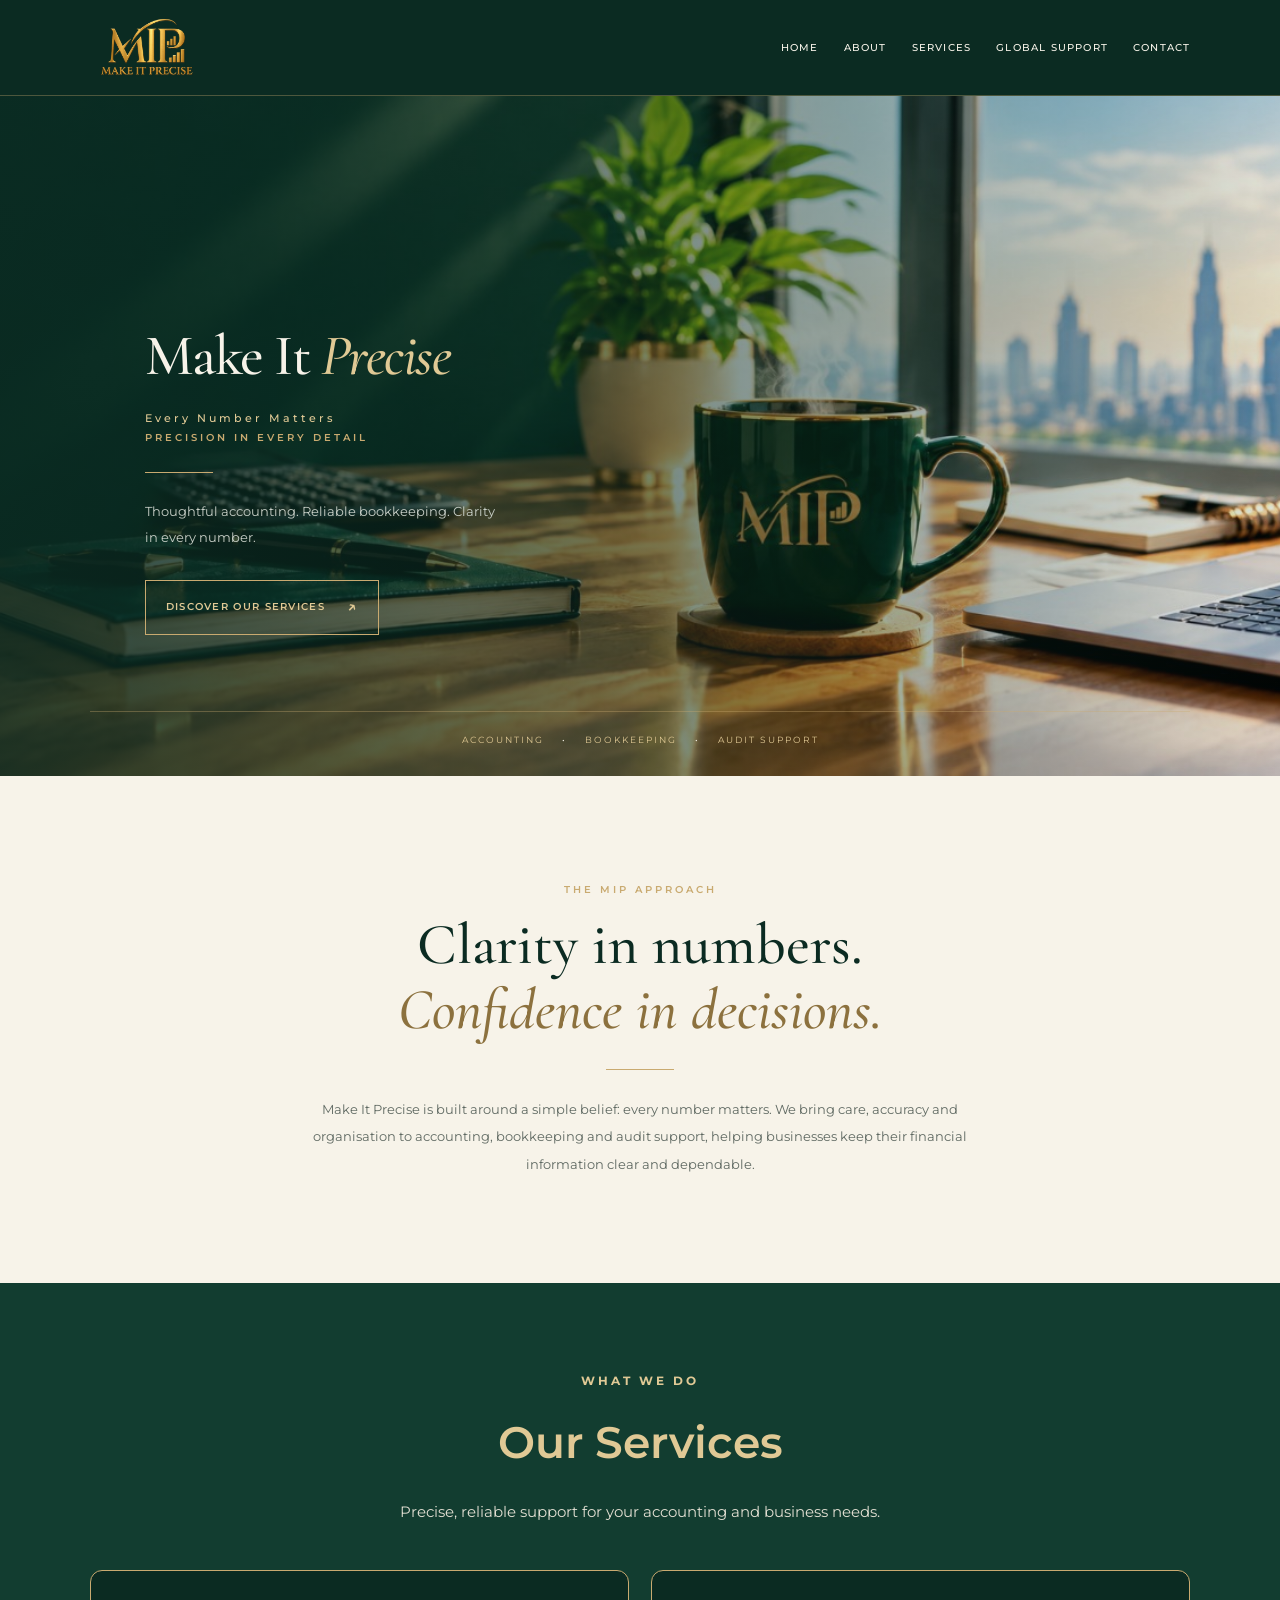
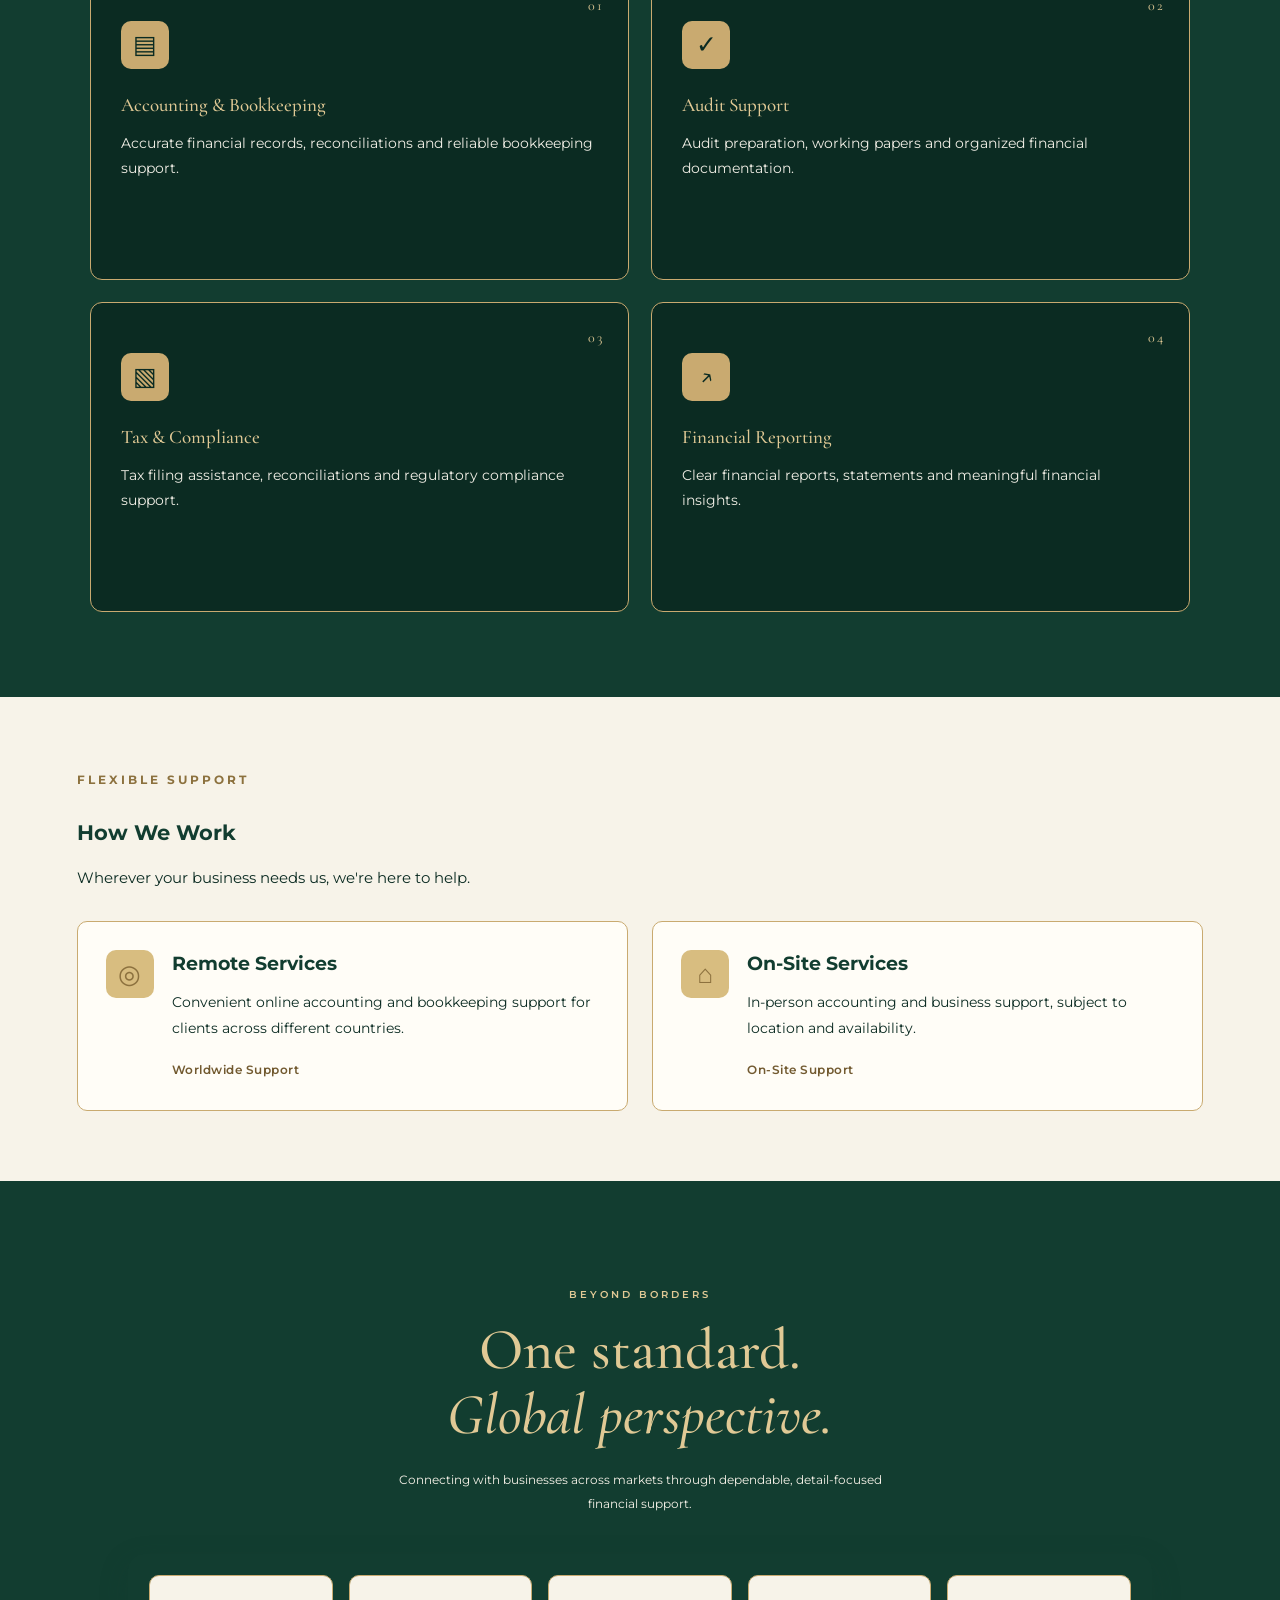
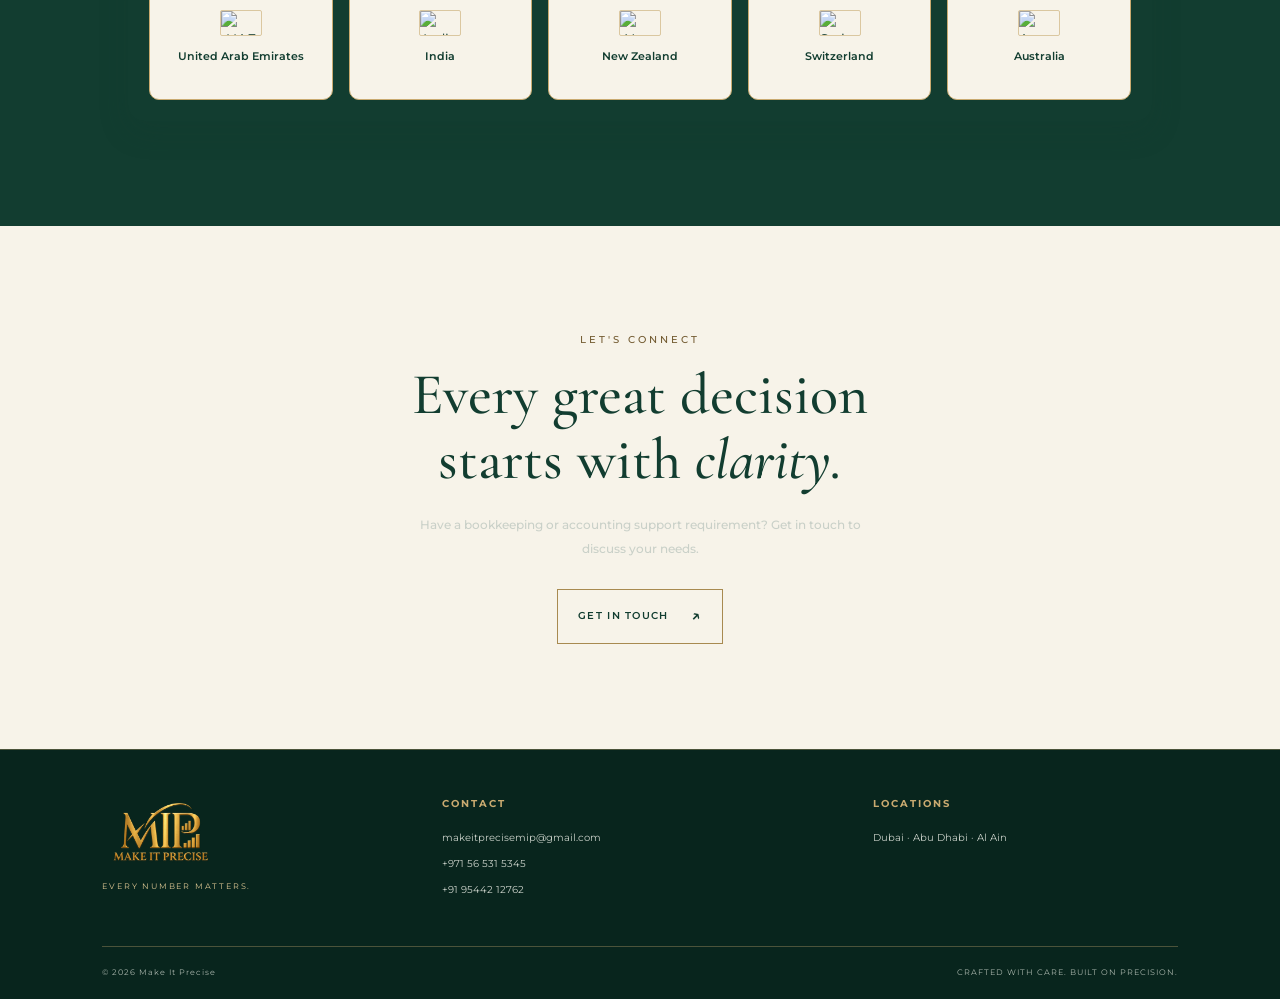
==== index.html @ 8dd495aa "Update index.html" ====
<!DOCTYPE html>
<html lang="en">
<head>
  <meta charset="UTF-8">
  <meta name="viewport" content="width=device-width, initial-scale=1.0">
  <meta name="theme-color" content="#123d30">
  <meta name="description" content="Make It Precise provides professional accounting, bookkeeping and audit support for businesses across the UAE and internationally.">
  <title>Make It Precise | Every Number Matters</title>

  <link rel="preconnect" href="https://fonts.googleapis.com">
  <link rel="preconnect" href="https://fonts.gstatic.com" crossorigin>
  <link href="https://fonts.googleapis.com/css2?family=Cormorant+Garamond:wght@400;500;600;700&family=Montserrat:wght@300;400;500;600&display=swap" rel="stylesheet">
  <link rel="stylesheet" href="style.css">
</head>

<body>
  <header class="site-header">
    <a class="logo-link" href="#home" aria-label="Make It Precise home">
      <img src="mip-new-logo.png" alt="MIP Make It Precise logo">
    </a>

    <nav class="navigation" aria-label="Main navigation">
      <a href="#home">Home</a>
      <a href="#about">About</a>
      <a href="#services">Services</a>
      <a href="#global">Global Support</a>
      <a href="#contact">Contact</a>
    </nav>
  </header>

  <main>
    <section class="hero" id="home">
      

<div class="hero-copy">
  <h1 class="hero-brand-title">
    Make It <span>Precise</span>
  </h1>

  <p class="tagline">Every Number Matters</p>

  <p class="eyebrow">PRECISION IN EVERY DETAIL</p>

  <div class="gold-line"></div>

  <p class="hero-description">
    Thoughtful accounting. Reliable bookkeeping.
    Clarity in every number.
  </p>

  <a class="gold-button" href="#services">
    DISCOVER OUR SERVICES <span>↗</span>
  </a>
</div>
<div class="hero-art hero-photo">
  <img src="mip-hero.jpg" alt="Make It Precise workspace with coffee mug" class="hero-image">
</div>

      <div class="hero-bottom">
        <span>ACCOUNTING</span>
        <span class="bottom-dot">•</span>
        <span>BOOKKEEPING</span>
        <span class="bottom-dot">•</span>
        <span>AUDIT SUPPORT</span>
      </div>
    </section>

    <section class="intro section-pad" id="about">
      <p class="eyebrow">THE MIP APPROACH</p>
      <h2>Clarity in numbers.<br><em>Confidence in decisions.</em></h2>
      <div class="gold-line centered"></div>
      <p class="section-description">
        Make It Precise is built around a simple belief:
        every number matters. We bring care, accuracy and
        organisation to accounting, bookkeeping and audit
        support, helping businesses keep their financial
        information clear and dependable.
      </p>
    </section>

    
<!-- OUR SERVICES SECTION -->
<section class="services-section" id="services">
  <div class="services-container">

    <div class="services-heading">
      <span class="section-label">WHAT WE DO</span>
      <h2>Our Services</h2>
      <p>
        Precise, reliable support for your accounting
        and business needs.
      </p>
    </div>

    <div class="services-grid">

      <div class="service-card">
        <span class="service-number">01</span>
        <div class="service-icon">▤</div>
        <h3>Accounting &amp; Bookkeeping</h3>
        <p>
          Accurate financial records, reconciliations
          and reliable bookkeeping support.
        </p>
      </div>

      <div class="service-card">
        <span class="service-number">02</span>
        <div class="service-icon">✓</div>
        <h3>Audit Support</h3>
        <p>
          Audit preparation, working papers and
          organized financial documentation.
        </p>
      </div>

      <div class="service-card">
        <span class="service-number">03</span>
        <div class="service-icon">▧</div>
        <h3>Tax &amp; Compliance</h3>
        <p>
          Tax filing assistance, reconciliations
          and regulatory compliance support.
        </p>
      </div>

      <div class="service-card">
        <span class="service-number">04</span>
        <div class="service-icon">↗</div>
        <h3>Financial Reporting</h3>
        <p>
          Clear financial reports, statements and
          meaningful financial insights.
        </p>
      </div>

    </div>
  </div>
</section>

<!-- HOW WE WORK — SEPARATE FULL-WIDTH SECTION -->
<section class="how-we-work section-pad" id="how-we-work">

  <span class="section-label">FLEXIBLE SUPPORT</span>
  <h2>How We Work</h2>

  <p class="delivery-intro">
    Wherever your business needs us, we're here to help.
  </p>

  <div class="delivery-grid">

    <div class="delivery-card">
      <div class="delivery-icon">◎</div>
      <div>
        <h3>Remote Services</h3>
        <p>
          Convenient online accounting and bookkeeping
          support for clients across different countries.
        </p>
        <span class="delivery-tag">Worldwide Support</span>
      </div>
    </div>

    <div class="delivery-card">
      <div class="delivery-icon">⌂</div>
      <div>
        <h3>On-Site Services</h3>
        <p>
          In-person accounting and business support,
          subject to location and availability.
        </p>
        <span class="delivery-tag">On-Site Support</span>
      </div>
    </div>

  </div>
</section>

<!-- GLOBAL SUPPORT — FULL FOREST GREEN -->
<section class="global section-pad" id="global">

  <p class="eyebrow">BEYOND BORDERS</p>

  <h2>One standard.<br>
    <em>Global perspective.</em>
  </h2>

  <p class="global-description">
    Connecting with businesses across markets through
    dependable, detail-focused financial support.
  </p>

  <div class="country-list">

    <div class="country-item">
      <img class="country-flag-img"
        src="https://flagcdn.com/w80/ae.png"
        alt="UAE flag">
      <span>United Arab Emirates</span>
    </div>

    <div class="country-item">
      <img class="country-flag-img"
        src="https://flagcdn.com/w80/in.png"
        alt="India flag">
      <span>India</span>
    </div>

    <div class="country-item">
      <img class="country-flag-img"
        src="https://flagcdn.com/w80/nz.png"
        alt="New Zealand flag">
      <span>New Zealand</span>
    </div>

    <div class="country-item">
      <img class="country-flag-img"
        src="https://flagcdn.com/w80/ch.png"
        alt="Switzerland flag">
      <span>Switzerland</span>
    </div>

    <div class="country-item">
      <img class="country-flag-img"
        src="https://flagcdn.com/w80/au.png"
        alt="Australia flag">
      <span>Australia</span>
    </div>

  </div>
</section>

    <section class="contact-section section-pad" id="contact">
      <p class="eyebrow">LET'S CONNECT</p>
      <h2>Every great decision<br>starts with <em>clarity.</em></h2>
      <p>Have a bookkeeping or accounting support requirement? Get in touch to discuss your needs.</p>
      <a class="gold-button" href="mailto:makeitprecisemip@gmail.com">GET IN TOUCH <span>↗</span></a>
    </section>
  </main>

  <footer class="site-footer" id="contact-details">
    <div class="footer-brand">
      <img src="mip-new-logo.png" alt="Make It Precise">
      <p>EVERY NUMBER MATTERS.</p>
    </div>

    <div class="footer-column">
      <h4>CONTACT</h4>
      <a href="mailto:makeitprecisemip@gmail.com">
  makeitprecisemip@gmail.com
      </a>
      <a href="tel:+971565315345">+971 56 531 5345</a>
      <a href="tel:+919544212762">+91 95442 12762</a>
    </div>

    <div class="footer-column">
      <h4>LOCATIONS</h4>
      <p>Dubai · Abu Dhabi · Al Ain</p>
    </div>

    <div class="footer-bottom">
      <span>© 2026 Make It Precise</span>
      <span>CRAFTED WITH CARE. BUILT ON PRECISION.</span>
    </div>
  </footer>
  

</body>
</html>
---- style.css ----
:root {
--forest: #123d30;
--forest-deep: #0b2b22;
--forest-light: #1b4b3b;
--gold: #c9aa70;
--gold-light: #e0c995;
--ivory: #f7f3e9;
--muted: #c9d0c8;
--line: rgba(201, 170, 112, 0.35);
}

* {
  box-sizing: border-box;
  margin: 0;
  padding: 0;
  }

html {
scroll-behavior: smooth;
scroll-padding-top: 90px;
}

body {
background: var(--forest-deep);
color: var(--ivory);
font-family: "Montserrat", sans-serif;
font-size: 14px;
line-height: 1.8;
-webkit-font-smoothing: antialiased;
}

a {
color: inherit;
text-decoration: none;
}

.site-header {
min-height: 96px;
padding: 12px 7%;
display: flex;
align-items: center;
justify-content: space-between;
gap: 28px;
background: var(--forest-deep);
border-bottom: 1px solid var(--line);
}

.logo-link {
display: flex;
align-items: center;
flex-shrink: 0;
}

.logo-link img {
display: block;
width: 116px;
height: 70px;
object-fit: contain;
}

.navigation {
display: flex;
align-items: center;
justify-content: flex-end;
flex-wrap: wrap;
gap: 25px;
}

.navigation a {
color: var(--ivory);
font-size: 10px;
font-weight: 500;
letter-spacing: 1.2px;
text-transform: uppercase;
transition: color 0.25s ease;
}

.navigation a:hover {
color: var(--gold-light);
}


.hero {
  min-height: 650px;
  padding: 60px 6% 28px;
  position: relative;
  display: grid;
  grid-template-columns: minmax(0, 1fr) minmax(0, 1fr);
  align-items: stretch;
  gap: 24px;
  overflow: hidden;
  background:
    radial-gradient(ellipse at 78% 45%, rgba(38, 91, 68, 0.38), transparent 42%),
    linear-gradient(120deg, var(--forest-deep), var(--forest));
}


.hero-copy {
position: relative;
z-index: 2;
padding-bottom: 35px;
}

.eyebrow {
color: var(--gold);
font-size: 10px;
font-weight: 600;
letter-spacing: 3px;
line-height: 1.8;
text-transform: uppercase;
}


.hero h1 {
  margin-top: 18px;
  color: var(--ivory);
  font-family: "Cormorant Garamond", serif;
  font-size: clamp(46px, 5.3vw, 72px);
  font-weight: 500;
  line-height: 0.95;
  letter-spacing: -1.5px;
}

.hero h1 span {
color: var(--gold-light);
font-style: italic;
}

.tagline {
margin-top: 22px;
color: var(--gold-light);
font-size: 11px;
font-weight: 500;
letter-spacing: 3px;
}

.gold-line {
width: 68px;
height: 1px;
margin: 25px 0;
background: var(--gold);
}

.hero-description {
max-width: 360px;
margin-bottom: 30px;
color: var(--muted);
font-size: 13px;
line-height: 2;
}

.gold-button {
min-height: 48px;
display: inline-flex;
align-items: center;
justify-content: center;
gap: 22px;
padding: 12px 20px;
border: 1px solid var(--gold);
color: var(--gold-light);
font-size: 10px;
font-weight: 600;
letter-spacing: 1.3px;
transition: background 0.25s ease, color 0.25s ease;
}

.gold-button:hover {
background: var(--gold);
color: var(--forest-deep);
}

.gold-button span {
font-size: 16px;
}

.hero-art {
width: min(100%, 390px);
aspect-ratio: 1;
justify-self: center;
position: relative;
display: grid;
place-items: center;
}

.art-circle {
position: absolute;
border: 1px solid rgba(201, 170, 112, 0.45);
border-radius: 50%;
}

.circle-one {
inset: 7%;
}

.circle-two {
inset: 17%;
border-style: dashed;
opacity: 0.7;
}

.art-center {
width: 65%;
height: 65%;
position: relative;
display: flex;
align-items: center;
justify-content: center;
border: 1px solid var(--line);
border-radius: 50%;
background: radial-gradient(circle, rgba(36, 83, 62, 0.85), rgba(11, 43, 34, 0.3));
}

.art-m,
.art-p {
color: var(--gold-light);
font-family: "Cormorant Garamond", serif;
font-size: clamp(78px, 10vw, 130px);
font-weight: 400;
line-height: 1;
}

.art-p {
margin-left: -22px;
margin-top: 32px;
font-style: italic;
}

.art-caption {
position: absolute;
bottom: 22%;
color: var(--ivory);
font-size: 7px;
letter-spacing: 2px;
}

.art-spark {
position: absolute;
color: var(--gold-light);
}

.spark-one {
top: 10%;
right: 15%;
font-size: 26px;
}

.spark-two {
bottom: 14%;
left: 12%;
font-size: 30px;
}

.hero-bottom {
grid-column: 1 / -1;
display: flex;
align-items: center;
justify-content: center;
flex-wrap: wrap;
gap: 18px;
padding-top: 20px;
border-top: 1px solid var(--line);
color: var(--gold-light);
font-size: 9px;
letter-spacing: 2px;
}

.bottom-dot {
color: var(--ivory);
}

.section-pad {
padding: 105px 10%;
}

.intro {
text-align: center;
background: var(--ivory);
color: var(--forest-deep);
}

.intro h2,
.section-heading h2,
.global h2,
.contact-section h2 {
margin-top: 14px;
font-family: "Cormorant Garamond", serif;
font-size: clamp(38px, 5vw, 58px);
font-weight: 500;
line-height: 1.12;
}

.intro h2 em,
.section-heading h2 em,
.global h2 em,
.contact-section h2 em {
color: var(--gold);
font-weight: 500;
}

.intro h2 em {
color: #8c713e;
}

.centered {
margin: 26px auto;
}

.section-description {
max-width: 670px;
margin: 0 auto;
color: #5f6962;
font-size: 13px;
line-height: 2.1;
}

.services {
background: var(--forest);
}

.section-heading {
margin-bottom: 45px;
text-align: center;
}

.section-heading > p:last-child {
margin-top: 14px;
color: var(--muted);
font-size: 12px;
}

.service-grid {
display: grid;
grid-template-columns: repeat(3, minmax(0, 1fr));
gap: 18px;
}

.service-card {
min-height: 310px;
padding: 30px 24px;
position: relative;
border: 1px solid var(--line);
background: rgba(8, 34, 27, 0.25);
transition: transform 0.25s ease, background 0.25s ease;
}

.service-card:hover {
transform: translateY(-5px);
background: rgba(8, 34, 27, 0.5);
}

.service-card.featured {
background: rgba(201, 170, 112, 0.08);
border-color: var(--gold);
}

.service-number {
position: absolute;
top: 16px;
right: 18px;
color: var(--gold);
font-family: "Cormorant Garamond", serif;
font-size: 22px;
}

.service-icon {
margin: 20px 0 14px;
color: var(--gold-light);
font-size: 34px;
}

.service-card h3 {
color: var(--ivory);
font-family: "Cormorant Garamond", serif;
font-size: 29px;
font-weight: 500;
}

.service-card p {
margin: 12px 0 22px;
color: var(--muted);
font-size: 11px;
line-height: 1.9;
}

.service-card > a {
color: var(--gold-light);
font-size: 9px;
font-weight: 600;
letter-spacing: 1.4px;
}

.global {
text-align: center;
background: var(--ivory);
color: var(--forest-deep);
}

.global h2 em {
color: #8c713e;
}

.global-description {
max-width: 530px;
margin: 20px auto 38px;
color: #5f6962;
font-size: 12px;
line-height: 2;
}

.country-grid {
display: grid;
grid-template-columns: repeat(5, minmax(0, 1fr));
gap: 12px;
}

.country-card {
min-height: 125px;
padding: 22px 8px;
display: flex;
flex-direction: column;
align-items: center;
justify-content: center;
gap: 13px;
border: 1px solid rgba(18, 61, 48, 0.18);
background: rgba(255, 255, 255, 0.45);
}

.country-card > span {
font-size: 27px;
}

.country-card p {
color: var(--forest);
font-size: 8px;
font-weight: 600;
letter-spacing: 0.8px;
line-height: 1.6;
}

.contact-section {
text-align: center;
background:
radial-gradient(ellipse at 50% 100%, rgba(38, 91, 68, 0.4), transparent 60%),
var(--forest-deep);
}

.contact-section h2 em {
color: var(--gold-light);
}

.contact-section > p:not(.eyebrow) {
max-width: 480px;
margin: 20px auto 28px;
color: var(--muted);
font-size: 12px;
line-height: 2;
}

.site-footer {
padding: 45px 8% 20px;
display: grid;
grid-template-columns: 1fr 1.3fr 1fr;
gap: 35px;
background: #08251d;
border-top: 1px solid var(--line);
}

.footer-brand img {
display: block;
width: 120px;
height: 76px;
object-fit: contain;
}

.footer-brand > p {
margin-top: 8px;
color: var(--gold-light);
font-size: 8px;
letter-spacing: 1.8px;
}

.footer-column {
display: flex;
flex-direction: column;
align-items: flex-start;
gap: 8px;
}

.footer-column h4 {
margin-bottom: 8px;
color: var(--gold);
font-size: 10px;
letter-spacing: 2px;
}

.footer-column a,
.footer-column p {
color: var(--muted);
font-size: 10px;
overflow-wrap: anywhere;
}

.footer-column a:hover {
color: var(--gold-light);
}

.footer-bottom {
grid-column: 1 / -1;
margin-top: 12px;
padding-top: 18px;
display: flex;
justify-content: space-between;
flex-wrap: wrap;
gap: 10px;
border-top: 1px solid var(--line);
color: #a9b5ac;
font-size: 8px;
letter-spacing: 1px;
}

@media (min-width: 1400px) {
.hero,
.section-pad {
padding-left: max(10%, calc((100% - 1180px) / 2));
padding-right: max(10%, calc((100% - 1180px) / 2));
}
}

@media (max-width: 900px) {
.site-header {
padding: 12px 5%;
gap: 16px;
}

.logo-link img {
width: 95px;
}

.navigation {
gap: 14px;
}

.navigation a {
font-size: 9px;
letter-spacing: 0.7px;
}

.hero {
padding-left: 7%;
padding-right: 7%;
}

.section-pad {
padding: 80px 7%;
}

.service-grid {
gap: 12px;
}

.service-card {
padding: 25px 17px;
}

.country-grid {
grid-template-columns: repeat(3, minmax(0, 1fr));
}
}

@media (max-width: 600px) {
html {
scroll-padding-top: 130px;
}

.site-header {
min-height: auto;
padding: 10px 5% 14px;
flex-direction: column;
gap: 10px;
}

.logo-link img {
width: 105px;
height: 65px;
}

.navigation {
width: 100%;
justify-content: center;
gap: 9px 15px;
}

.navigation a {
font-size: 8px;
letter-spacing: 0.6px;
}

.hero {
min-height: auto;
padding: 65px 7% 24px;
grid-template-columns: 1fr;
gap: 5px;
}

.hero-copy {
padding-bottom: 0;
}

.hero h1 {
font-size: clamp(62px, 15vw, 82px);
}

.tagline {
font-size: 10px;
letter-spacing: 2.5px;
}

.hero-art {
width: min(78%, 285px);
margin: 0 auto;
}

.hero-bottom {
gap: 9px;
padding-top: 18px;
font-size: 7px;
letter-spacing: 1px;
}

.section-pad {
padding: 68px 7%;
}

.intro h2,
.section-heading h2,
.global h2,
.contact-section h2 {
font-size: 43px;
}

.service-grid {
grid-template-columns: 1fr;
gap: 15px;
}

.service-card {
min-height: auto;
padding: 25px;
}

.service-icon {
margin-top: 12px;
}

.country-grid {
grid-template-columns: repeat(2, minmax(0, 1fr));
}

.country-card:last-child {
grid-column: 1 / -1;
}

.site-footer {
padding: 38px 7% 20px;
grid-template-columns: 1fr;
gap: 25px;
}

.footer-bottom {
grid-column: auto;
flex-direction: column;
gap: 6px;
}
}

@media (prefers-reduced-motion: reduce) {
html {
scroll-behavior: auto;
}

*,
*::before,
*::after {
transition-duration: 0.01ms !important;
}
}

/* Remote and On-Site Service Options */

.service-availability {
display: grid;
grid-template-columns: repeat(2, minmax(0, 1fr));
gap: 18px;
margin-top: 30px;
}

.availability-item {
display: flex;
align-items: flex-start;
gap: 15px;
padding: 22px;
border: 1px solid var(--line);
background: rgba(255, 255, 255, 0.035);
}

.availability-icon {
font-size: 27px;
line-height: 1.4;
}

.availability-item h3 {
margin-bottom: 8px;
color: var(--gold-light);
font-family: Georgia, "Times New Roman", serif;
font-size: 21px;
font-weight: 400;
}

.availability-item p {
margin-bottom: 12px;
color: #c2cec3;
font-size: 12px;
line-height: 1.8;
}

.availability-label {
color: var(--gold);
font-size: 9px;
letter-spacing: 1.5px;
}

@media (max-width: 700px) {
.service-availability {
grid-template-columns: 1fr;
gap: 12px;
}

.availability-item {
padding: 18px;
}
}

/* Country flag images in Global Support */
.country-flag-img {
display: block;
width: 38px;
height: 26px;
min-width: 38px;
object-fit: cover;
border: 1px solid rgba(200, 165, 104, 0.35);
border-radius: 2px;
}

/* MAKE IT PRECISE — OUR SERVICES */

.services-section {
padding: 85px 7%;
background: #f7f8f4;
color: #173d30;
}

.services-container {
max-width: 1180px;
margin: 0 auto;
}

.services-heading {
text-align: center;
max-width: 650px;
margin: 0 auto 45px;
}

.section-label {
display: inline-block;
color: #a48645;
font-size: 12px;
font-weight: 700;
letter-spacing: 3px;
margin-bottom: 12px;
}

.services-heading h2,
.service-delivery h2 {
color: #173d30;
font-size: clamp(30px, 5vw, 44px);
margin: 0 0 15px;
font-weight: 600;
}

.services-heading > p,
.delivery-intro {
color: #68776f;
line-height: 1.8;
font-size: 15px;
}

.services-grid {
display: grid;
grid-template-columns: repeat(2, minmax(0, 1fr));
gap: 22px;
}

.service-card {
position: relative;
background: #ffffff;
border: 1px solid #e7e5da;
border-radius: 12px;
padding: 30px;
transition: transform 0.25s ease,
box-shadow 0.25s ease;
}

.service-card:hover {
transform: translateY(-5px);
box-shadow: 0 12px 30px rgba(23, 61, 48, 0.09);
}

.service-number {
position: absolute;
top: 22px;
right: 24px;
color: #c5a66b;
font-size: 14px;
letter-spacing: 2px;
}

.service-icon {
width: 48px;
height: 48px;
display: flex;
align-items: center;
justify-content: center;
background: #173d30;
color: #d8bd80;
border-radius: 10px;
font-size: 25px;
margin-bottom: 22px;
}

.service-card h3,
.delivery-card h3 {
color: #173d30;
font-size: 19px;
margin: 0 0 12px;
line-height: 1.5;
}

.service-card p,
.delivery-card p {
color: #68776f;
font-size: 14px;
line-height: 1.8;
margin: 0;
}

.service-delivery {
margin-top: 75px;
padding-top: 50px;
border-top: 1px solid #dedfd5;
text-align: center;
}

.delivery-intro {
margin: 0 auto 30px;
}

.delivery-grid {
display: grid;
grid-template-columns: repeat(2, minmax(0, 1fr));
gap: 22px;
text-align: left;
}

.delivery-card {
display: flex;
align-items: flex-start;
gap: 18px;
padding: 28px;
background: #173d30;
border: 1px solid #315b49;
border-radius: 12px;
}

.delivery-icon {
flex-shrink: 0;
width: 48px;
height: 48px;
display: flex;
align-items: center;
justify-content: center;
border-radius: 10px;
background: #d8bd80;
color: #173d30;
font-size: 26px;
}

.delivery-card h3 {
color: #ffffff;
}

.delivery-card p {
color: #d5e0d9;
}

.delivery-tag {
display: inline-block;
margin-top: 18px;
color: #e0c88f;
font-size: 12px;
font-weight: 600;
letter-spacing: 0.5px;
}

@media (max-width: 600px) {
.services-section {
padding: 55px 5%;
}

.services-grid,
.delivery-grid {
grid-template-columns: 1fr;
}

.service-card {
padding: 25px;
}

.service-delivery {
margin-top: 50px;
padding-top: 35px;
}

.delivery-card {
padding: 22px;
gap: 14px;
}
}


/* MIP Hero Photo — Half-width layout */
.hero-art.hero-photo {
  width: 100%;
  max-width: none;
  aspect-ratio: auto;
  height: 100%;
  min-height: 460px;
  justify-self: stretch;
  align-self: stretch;
  margin: 0;
  display: flex;
  align-items: center;
  justify-content: center;
  overflow: hidden;
  border-radius: 0;
  background: transparent;
  box-shadow: none;
}

.hero-art.hero-photo .hero-image {
  display: block;
  width: 100%;
  height: 100%;
  min-height: 460px;
  object-fit: cover;
  object-position: center;
  border-radius: 0;
}

@media (max-width: 768px) {
  .hero-art.hero-photo {
    width: 100%;
    max-width: 100%;
    height: auto;
    min-height: 0;
    aspect-ratio: auto;
    border-radius: 14px;
  }

  .hero-art.hero-photo .hero-image {
    width: 100%;
    height: auto;
    min-height: 0;
    max-height: 380px;
    object-fit: contain;
    border-radius: 14px;
  }
}

/* MIP — Forest Green & Champagne Gold Services */

.services-section {
  background: #123d30;
  color: #f7f3e9;
}

.services-heading h2,
.service-delivery h2 {
  color: #e0c995;
}

.services-heading > p,
.delivery-intro {
  color: #e2dfd2;
}

.section-label {
  color: #e0c995;
}

.services-section .service-card {
  background: #0b2b22;
  border: 1px solid #c9aa70;
  border-radius: 12px;
}

.services-section .service-card:hover {
  background: #1b4b3b;
  box-shadow: 0 12px 30px rgba(0, 0, 0, 0.2);
}

.services-section .service-number {
  color: #e0c995;
}

.services-section .service-icon {
  background: #c9aa70;
  color: #0b2b22;
}

.services-section .service-card h3 {
  color: #e0c995;
}

.services-section .service-card p {
  color: #f0eee5;
}

.services-section .service-delivery {
  border-top-color: rgba(201, 170, 112, 0.45);
}

.services-section .delivery-card {
  background: #0b2b22;
  border-color: #c9aa70;
}

.services-section .delivery-card h3 {
  color: #e0c995;
}

.services-section .delivery-card p {
  color: #f0eee5;
}

.services-section .delivery-icon {
  background: #c9aa70;
  color: #0b2b22;
}

.services-section .delivery-tag {
  color: #e0c995;
}
/* MIP — Premium Global Support Flag Grid */

.country-grid {
  display: grid;
  grid-template-columns: repeat(5, minmax(0, 1fr));
  gap: 18px;
  align-items: stretch;
}

.country-card {
  min-width: 0;
  min-height: 145px;
  padding: 24px 12px;
  display: flex;
  flex-direction: column;
  align-items: center;
  justify-content: center;
  gap: 15px;
  background: #f7f3e9;
  border: 1px solid #c9aa70;
  border-radius: 12px;
  box-shadow: 0 8px 22px rgba(18, 61, 48, 0.18);
  transition: transform 0.25s ease,
              box-shadow 0.25s ease;
}

.country-card:hover {
  transform: translateY(-4px);
  box-shadow: 0 12px 28px rgba(11, 43, 34, 0.28);
}

.country-card .country-flag-img {
  display: block;
  width: 44px;
  height: 30px;
  min-width: 44px;
  object-fit: cover;
  border: 1px solid rgba(201, 170, 112, 0.6);
  border-radius: 3px;
}

.country-card p {
  margin: 0;
  color: #123d30;
  font-size: 10px;
  font-weight: 600;
  letter-spacing: 0.5px;
  line-height: 1.5;
  text-align: center;
}

@media (max-width: 700px) {
  .country-grid {
    grid-template-columns: repeat(3, minmax(0, 1fr));
    gap: 12px;
  }

  .country-card {
    min-height: 125px;
    padding: 18px 8px;
  }
}

@media (max-width: 420px) {
  .country-grid {
    grid-template-columns: repeat(2, minmax(0, 1fr));
  }
}
/* Forest Green Shadow Around Global Support Grid */

.country-grid {
  border: 1px solid #c9aa70;
  border-radius: 14px;
  padding: 18px;
  box-shadow: 0 8px 24px rgba(18, 61, 48, 0.28);
}
/* MIP — Force Global Support Flags into a Grid */

.global .country-grid {
  display: grid !important;
  grid-template-columns: repeat(5, minmax(0, 1fr)) !important;
  gap: 16px;
  width: 100%;
  padding: 18px;
  border: 2px solid #123d30;
  border-radius: 16px;
  box-shadow: 0 10px 30px rgba(11, 43, 34, 0.4);
}

.global .country-card {
  width: 100%;
  min-width: 0;
  display: flex;
  flex-direction: column;
  align-items: center;
  justify-content: center;
  text-align: center;
}

@media (max-width: 700px) {
  .global .country-grid {
    grid-template-columns: repeat(3, minmax(0, 1fr)) !important;
    gap: 12px;
    padding: 12px;
  }
}

@media (max-width: 420px) {
  .global .country-grid {
    grid-template-columns: repeat(2, minmax(0, 1fr)) !important;
  }
}
/* MIP — Global Support Country Flags */
.global .country-list {
  display: grid !important;
  grid-template-columns: repeat(5, minmax(0, 1fr)) !important;
  gap: 14px;
  width: 100%;
  max-width: 1100px;
  margin: 35px auto 0;
  padding: 20px;
  border: 1px solid #123d30;
  border-radius: 16px;
  box-shadow: 0 10px 28px rgba(18, 61, 48, 0.25);
  box-sizing: border-box;
}

.global .country-item {
  display: flex;
  flex-direction: column;
  align-items: center;
  justify-content: center;
  gap: 14px;
  min-width: 0;
  min-height: 125px;
  padding: 18px 8px;
  text-align: center;
  background: rgba(255, 255, 255, 0.55);
  border: 1px solid rgba(18, 61, 48, 0.15);
  border-radius: 10px;
  box-sizing: border-box;
}

.global .country-flag-img {
  display: block;
  width: 42px;
  height: 28px;
  min-width: 42px;
  object-fit: cover;
  border: 1px solid rgba(201, 170, 112, 0.6);
  border-radius: 2px;
}

.global .country-item span {
  color: #123d30;
  font-size: 11px;
  font-weight: 600;
  line-height: 1.5;
  overflow-wrap: anywhere;
}

@media (max-width: 900px) {
  .global .country-list {
    grid-template-columns: repeat(3, minmax(0, 1fr)) !important;
  }
}

@media (max-width: 600px) {
  .global .country-list {
    grid-template-columns: repeat(2, minmax(0, 1fr)) !important;
    gap: 10px;
    padding: 12px;
  }

  .global .country-item {
    min-height: 115px;
  }
}
/* MIP — Hero Logo */
.hero-logo {
  display: block;
  width: 150px;
  max-width: 100%;
  height: auto;
  object-fit: contain;
  margin: 0 0 22px;
}

@media (max-width: 768px) {
  .hero-logo {
    width: 125px;
  }
}
/* HOW WE WORK — Beige background with green text */
.services-section .service-delivery {
  background: #f7f3e9;
  color: #0b2b22;
  border-radius: 12px;
  padding: 36px 28px;
  margin-top: 50px;
}

.services-section .service-delivery h2,
.services-section .service-delivery h3 {
  color: #0b2b22;
}

.services-section .service-delivery .section-label {
  color: #8c713e;
}

.services-section .service-delivery .delivery-intro,
.services-section .service-delivery .delivery-card p {
  color: #0b2b22;
}

.services-section .service-delivery .delivery-card {
  background: #fffdf7;
  border: 1px solid #c9aa70;
  border-radius: 10px;
}

.services-section .service-delivery .delivery-icon {
  color: #8c713e;
}

.services-section .service-delivery .delivery-tag {
  color: #725a30;
}
/* =========================================
   MIP SECTION LAYOUT CORRECTIONS
   ========================================= */

/* HOW WE WORK — independent, full-width beige section */
.how-we-work {
  display: block;
  width: 100%;
  box-sizing: border-box;
  background: #f7f3e9;
  color: #0b2b22;
  padding: 70px 6%;
  margin: 0;
  border-radius: 0;
}

.how-we-work h2 {
  color: #123d30;
  margin-top: 12px;
  margin-bottom: 12px;
}

.how-we-work .section-label {
  color: #8c713e;
}

.how-we-work .delivery-intro {
  color: #0b2b22;
  margin-bottom: 30px;
}

.how-we-work .delivery-grid {
  display: grid;
  grid-template-columns: repeat(2, minmax(0, 1fr));
  gap: 24px;
  width: 100%;
  margin-top: 28px;
}

.how-we-work .delivery-card {
  display: flex;
  align-items: flex-start;
  gap: 18px;
  box-sizing: border-box;
  padding: 28px;
  background: #fffdf7;
  border: 1px solid #c9aa70;
  border-radius: 10px;
  color: #0b2b22;
}

.how-we-work .delivery-card h3 {
  color: #123d30;
  margin-top: 0;
}

.how-we-work .delivery-card p {
  color: #0b2b22;
}

.how-we-work .delivery-icon {
  color: #8c713e;
}

.how-we-work .delivery-tag {
  color: #725a30;
}

/* GLOBAL SUPPORT — full-width forest green */
.global {
  display: block;
  width: 100%;
  box-sizing: border-box;
  background: #123d30;
  color: #f7f3e9;
  margin: 0;
  border-radius: 0;
}

.global .eyebrow {
  color: #e0c995;
}

.global h2,
.global h2 em {
  color: #e0c995;
}

.global .global-description {
  color: #f7f3e9;
}

/* Country cards remain beige */
.global .country-list {
  display: grid;
  grid-template-columns: repeat(5, minmax(0, 1fr));
  gap: 16px;
  width: 100%;
  margin-top: 35px;
}

.global .country-item {
  display: flex;
  flex-direction: column;
  align-items: center;
  justify-content: center;
  gap: 12px;
  box-sizing: border-box;
  padding: 22px 12px;
  min-width: 0;
  background: #f7f3e9;
  border: 1px solid #c9aa70;
  border-radius: 10px;
  color: #123d30;
  text-align: center;
}

.global .country-item span {
  color: #123d30;
}

.global .country-flag-img {
  display: block;
  width: 38px;
  height: 26px;
  object-fit: cover;
}

/* Mobile layout */
@media (max-width: 768px) {
  .how-we-work {
    padding: 48px 6%;
  }

  .how-we-work .delivery-grid {
    grid-template-columns: 1fr;
  }

  .how-we-work .delivery-card {
    padding: 22px;
  }

  .global .country-list {
    grid-template-columns: repeat(2, minmax(0, 1fr));
    gap: 12px;
  }
}
/* CONTACT SECTION — CHAMPAGNE BEIGE */
.contact-section {
  background: #f7f3e9;
  color: #0b2b22;
}

.contact-section .eyebrow {
  color: #8c713e;
}

.contact-section h2,
.contact-section h2 em {
  color: #123d30;
}

.contact-section p {
  color: #0b2b22;
}
/* Sharper text in the Contact section */
.contact-section p {
  color: #123d30;
  opacity: 1;
  font-weight: 500;
}
/* CONTACT SECTION — IMPROVED READABILITY */
.contact-section {
  background: #f7f3e9;
}

.contact-section .eyebrow {
  color: #725a30;
  opacity: 1;
}

.contact-section p {
  color: #123d30;
  opacity: 1;
  font-weight: 500;
}

.contact-section .gold-button {
  color: #123d30;
  border-color: #a88a50;
  opacity: 1;
}
/* MIP — HERO PHOTO FULL BACKGROUND FIX */

.hero {
  position: relative !important;
  isolation: isolate;
  display: grid !important;
  grid-template-columns: minmax(0, 1fr) !important;
  grid-template-rows: 1fr auto !important;
  align-items: center !important;
  gap: 0 !important;
  min-height: 680px !important;
  padding: 45px 7% 28px !important;
  overflow: hidden !important;
  background: #0b2b22 !important;
}

/* Full photo across the hero */
.hero > .hero-art.hero-photo {
  position: absolute !important;
  inset: 0 !important;
  z-index: 0 !important;
  display: block !important;
  width: 100% !important;
  height: 100% !important;
  max-width: none !important;
  min-height: 0 !important;
  aspect-ratio: auto !important;
  margin: 0 !important;
  padding: 0 !important;
  border: 0 !important;
  border-radius: 0 !important;
  overflow: hidden !important;
  transform: none !important;
}

/* Make the image fill the entire area */
.hero > .hero-art.hero-photo img.hero-image {
  position: absolute !important;
  inset: 0 !important;
  display: block !important;
  width: 100% !important;
  height: 100% !important;
  max-width: none !important;
  max-height: none !important;
  min-height: 0 !important;
  object-fit: cover !important;
  object-position: center center !important;
  border-radius: 0 !important;
}

/* Gentle dark overlay for readable text */
.hero::after {
  content: "";
  position: absolute;
  inset: 0;
  z-index: 1;
  pointer-events: none;
  background: linear-gradient(
    90deg,
    rgba(11, 43, 34, 0.88) 0%,
    rgba(11, 43, 34, 0.58) 48%,
    rgba(11, 43, 34, 0.12) 100%
  );
}

/* Keep website text above the photo */
.hero > .hero-copy {
  position: relative !important;
  z-index: 2 !important;
  grid-column: 1 !important;
  grid-row: 1 !important;
  width: 100% !important;
  max-width: 560px !important;
  padding: 35px 0 !important;
  margin: 0 !important;
}

/* Keep the bottom service labels visible */
.hero > .hero-bottom {
  position: relative !important;
  z-index: 2 !important;
  grid-column: 1 !important;
  grid-row: 2 !important;
  width: 100% !important;
  margin: 0 !important;
}

.hero h1 {
  font-size: clamp(40px, 4.5vw, 62px) !important;
  line-height: 1.08 !important;
}

@media (max-width: 768px) {
  .hero {
    min-height: 650px !important;
    padding: 35px 6% 24px !important;
  }

  .hero > .hero-copy {
    max-width: 100% !important;
    padding: 25px 0 !important;
  }

  .hero h1 {
    font-size: clamp(36px, 9vw, 52px) !important;
  }

  .hero > .hero-bottom {
    font-size: 8px !important;
  }
}
/* MIP — Move Hero Text to the Right, Keep Full Photo */

@media (min-width: 769px) {
  .hero {
    position: relative !important;
  }

  .hero > .hero-copy {
    position: relative !important;
    z-index: 2 !important;
    grid-column: 1 !important;
    grid-row: 1 !important;
    justify-self: end !important;
    align-self: center !important;
    width: 46% !important;
    max-width: 540px !important;
    margin-right: 0 !important;
    padding: 25px 0 !important;
  }

  .hero > .hero-bottom {
    position: relative !important;
    z-index: 2 !important;
    grid-column: 1 !important;
    grid-row: 2 !important;
  }
}

@media (max-width: 768px) {
  .hero > .hero-copy {
    width: 100% !important;
    max-width: 100% !important;
  }
}

/* MIP — Hero Text Left Alignment */

@media (min-width: 769px) {
  .hero {
    position: relative !important;
    display: grid !important;
    grid-template-columns: 1fr !important;
    grid-template-rows: 1fr auto !important;
    isolation: isolate;
  }

  .hero > .hero-art.hero-photo {
    position: absolute !important;
    inset: 0 !important;
    z-index: 0 !important;
    width: 100% !important;
    height: 100% !important;
  }

  .hero > .hero-art.hero-photo img.hero-image {
    width: 100% !important;
    height: 100% !important;
    object-fit: cover !important;
  }

  .hero > .hero-copy {
    grid-column: 1 !important;
    grid-row: 1 !important;
    justify-self: start !important;
    align-self: center !important;
    width: 44% !important;
    max-width: 540px !important;
    padding: 25px 0 25px 5% !important;
    margin: 0 !important;
    position: relative !important;
    z-index: 2 !important;
    text-align: left !important;
  }

  .hero > .hero-copy h1,
  .hero > .hero-copy .tagline {
    display: block !important;
  }

  .hero > .hero-copy .eyebrow {
    display: block !important;
    font-style: normal !important;
  }

  .hero > .hero-copy .hero-description {
    max-width: 360px !important;
  }

  .hero > .hero-bottom {
    grid-column: 1 !important;
    grid-row: 2 !important;
    position: relative !important;
    z-index: 2 !important;
  }
}

@media (max-width: 768px) {
  .hero > .hero-copy h1,
  .hero > .hero-copy .tagline {
    display: block !important;
  }

  .hero > .hero-copy {
    width: 100% !important;
    max-width: 100% !important;
    text-align: left !important;
  }
}
/* Move Hero Text Slightly Down */

@media (min-width: 769px) {
  .hero > .hero-copy {
    transform: translateY(45px) !important;
  }
}
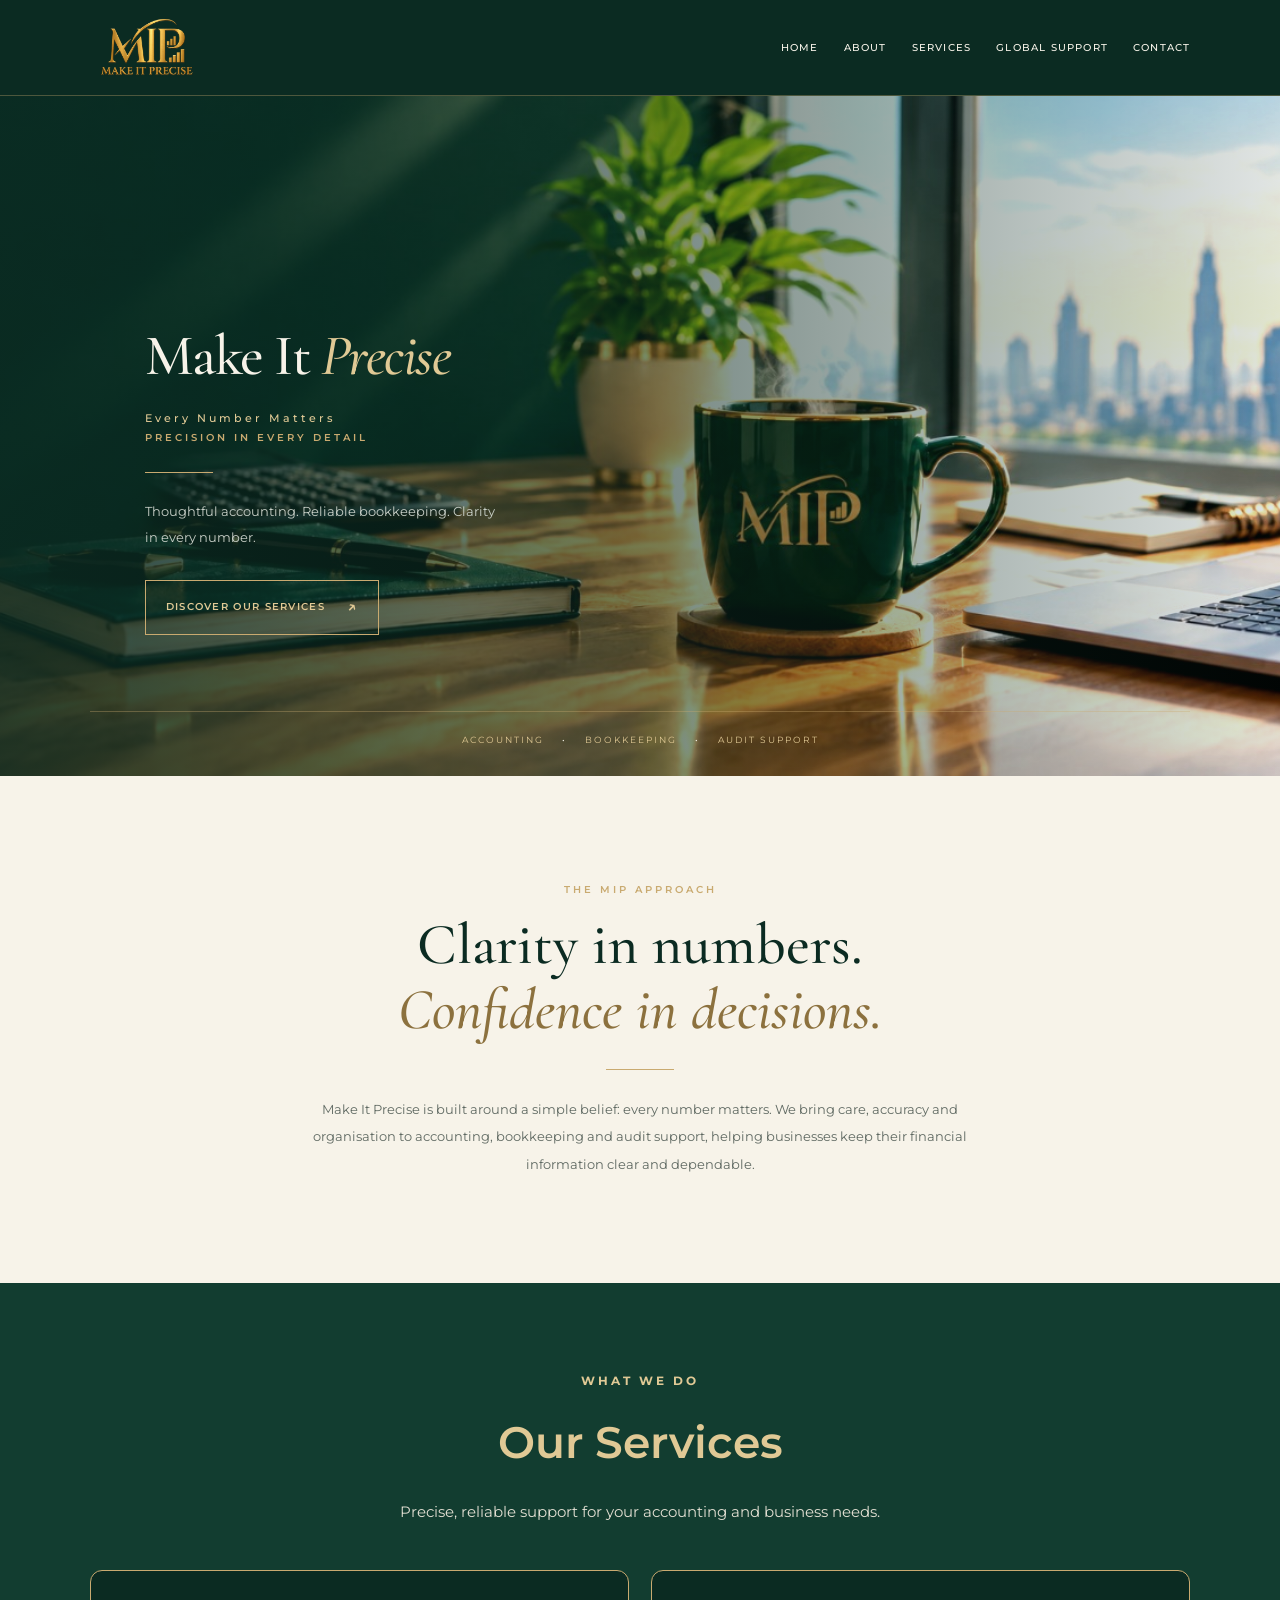
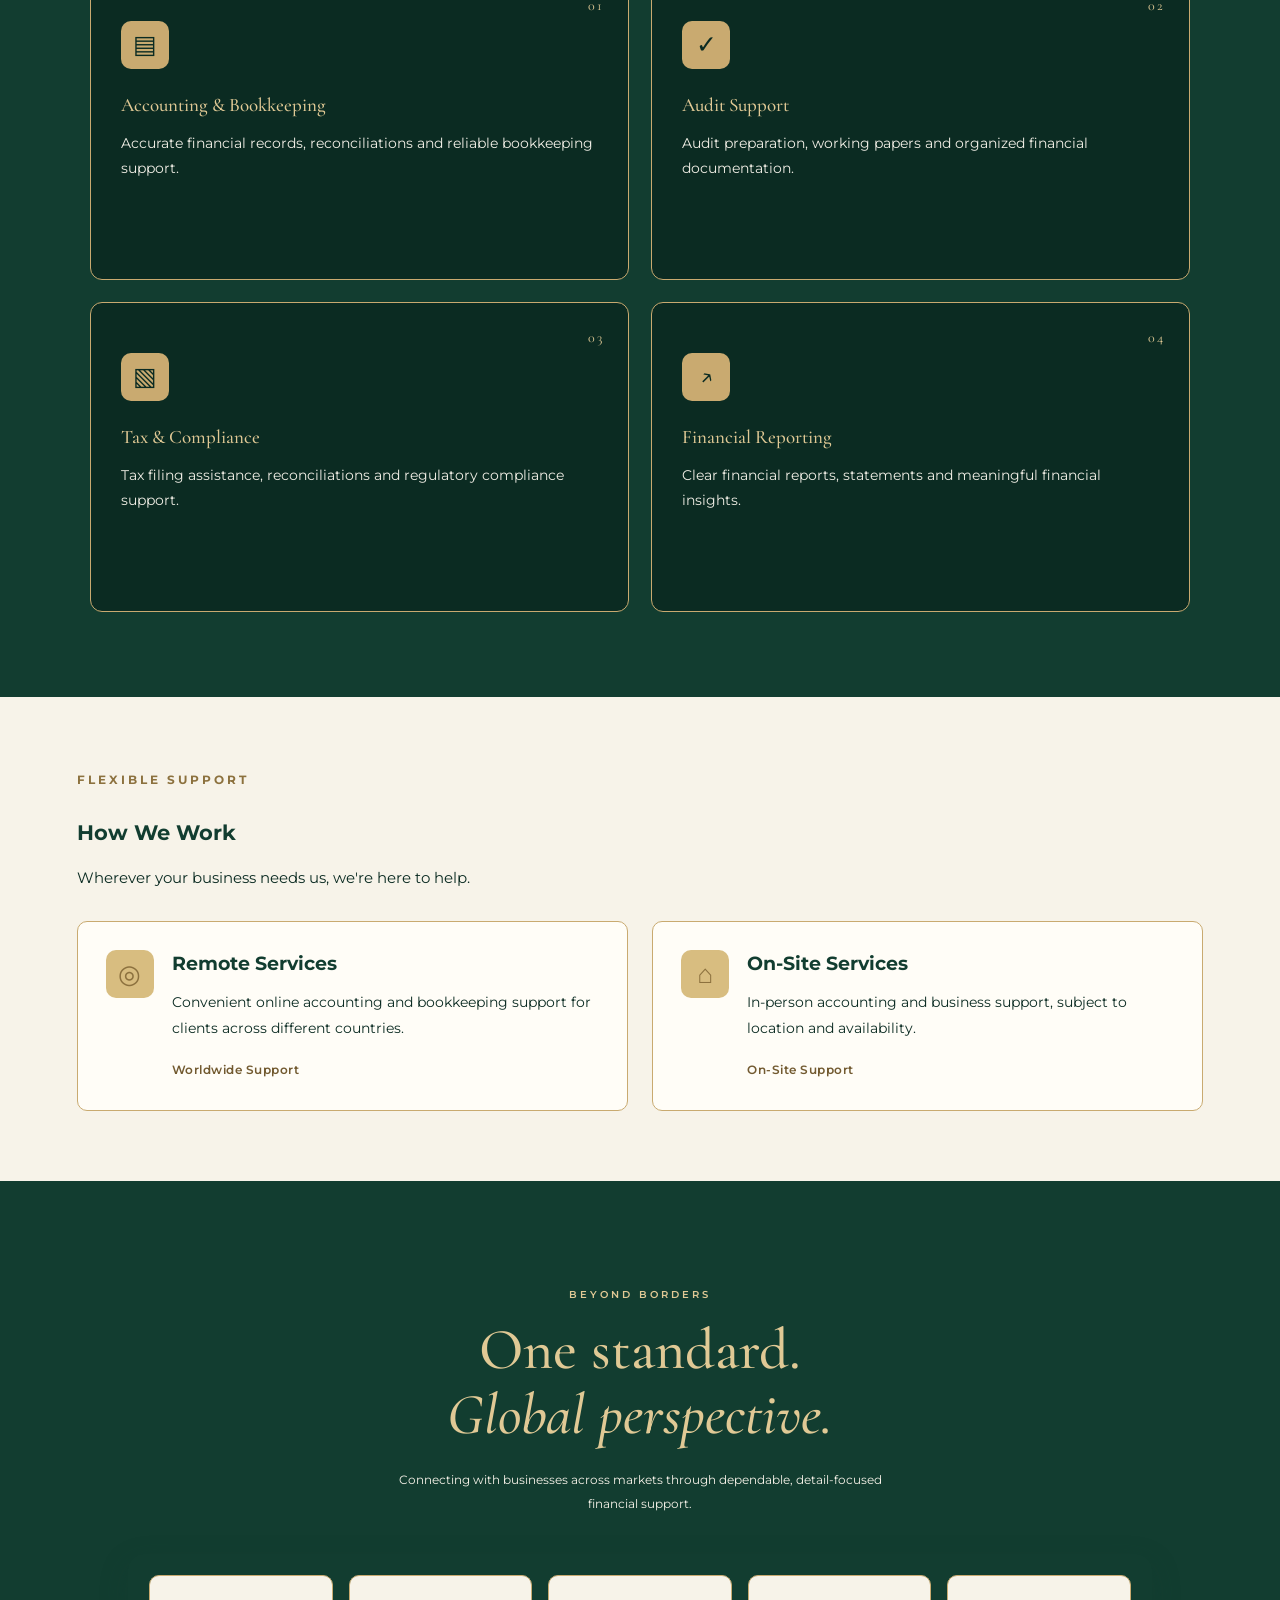
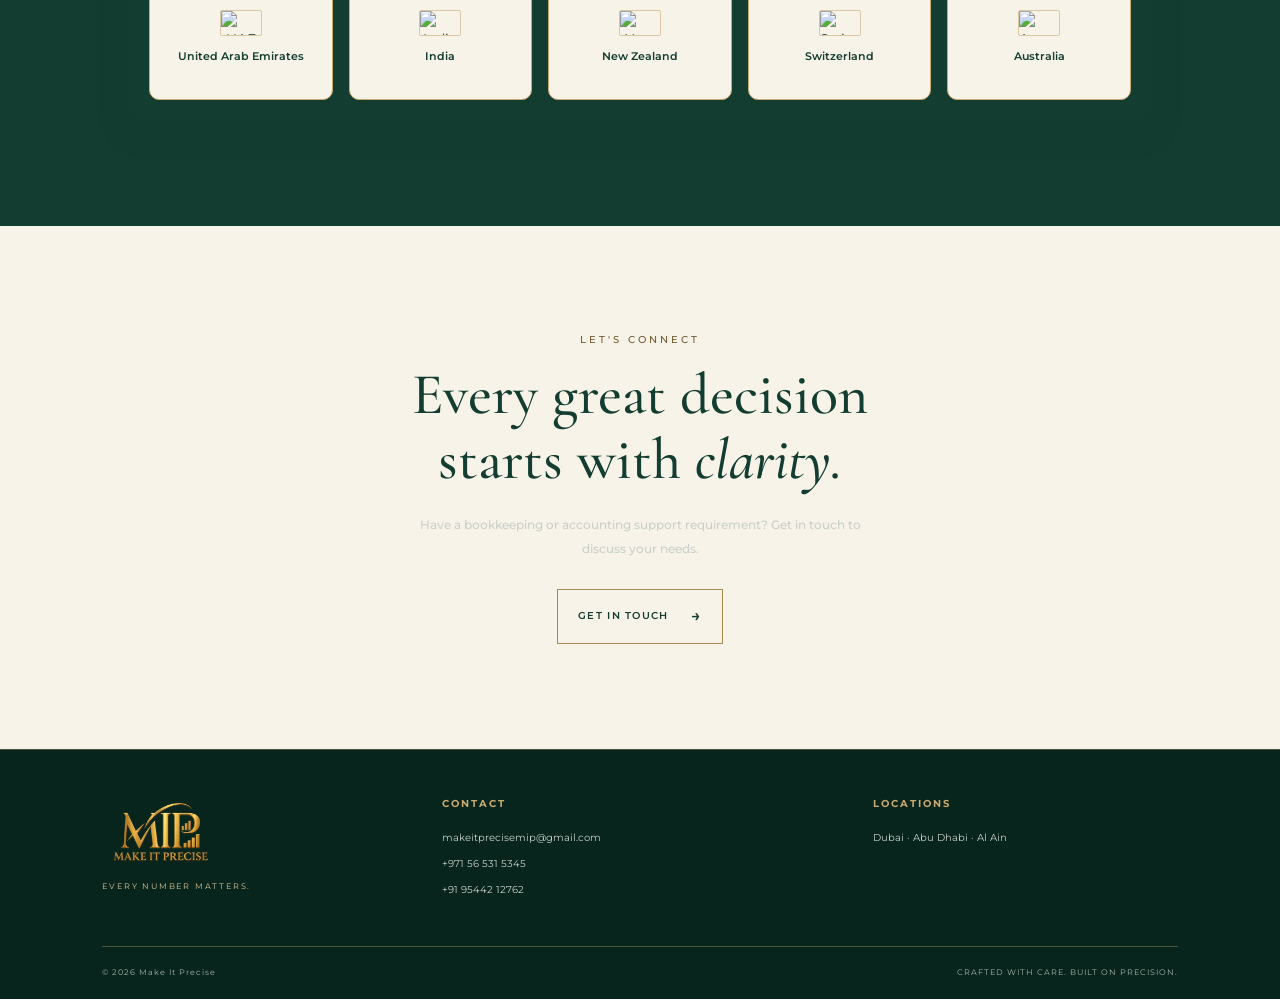
==== commit a692b2a6: "Update index.html" ====
--- a/index.html
+++ b/index.html
@@ -236,7 +236,12 @@
       <p class="eyebrow">LET'S CONNECT</p>
       <h2>Every great decision<br>starts with <em>clarity.</em></h2>
       <p>Have a bookkeeping or accounting support requirement? Get in touch to discuss your needs.</p>
-      <a class="gold-button" href="mailto:makeitprecisemip@gmail.com">GET IN TOUCH <span>↗</span></a>
+      
+<a href="mailto:makeitprecisemip@gmail.com?subject=Enquiry%20-%20Make%20It%20Precise"
+   class="gold-button">
+  GET IN TOUCH <span>→</span>
+</a>
+
     </section>
   </main>
 
--- a/style.css
+++ b/style.css
@@ -1707,3 +1707,50 @@
     transform: translateY(45px) !important;
   }
 }
+/* MIP BRAND NAME + TAGLINE + PHOTO BRIGHTNESS */
+
+.hero > .hero-art.hero-photo img.hero-image {
+  filter: brightness(1.08) contrast(1.02) !important;
+
+/* Brand name */
+.hero > .hero-copy .hero-brand-title {
+  display: block !important;
+  margin: 0 0 8px !important;
+  color: #f7f3e9 !important;
+  font-family: "Cormorant Garamond", serif !important;
+  font-size: clamp(38px, 4.5vw, 62px) !important;
+  font-weight: 600 !important;
+  line-height: 1.05 !important;
+  letter-spacing: -0.5px !important;
+  text-shadow: 0 2px 12px rgba(0, 0, 0, 0.35);
+}
+
+.hero > .hero-copy .hero-brand-title span {
+  color: #e0c995 !important;
+  font-style: italic;
+}
+
+/* Tagline */
+.hero > .hero-copy .tagline {
+  display: block !important;
+  margin: 0 0 22px !important;
+  color: #e0c995 !important;
+  font-family: "Montserrat", sans-serif !important;
+  font-size: 11px !important;
+  font-weight: 500 !important;
+  letter-spacing: 2px !important;
+  line-height: 1.8 !important;
+  text-shadow: 0 2px 8px rgba(0, 0, 0, 0.5);
+}
+
+/* Mobile adjustments */
+@media (max-width: 768px) {
+  .hero > .hero-copy .hero-brand-title {
+    font-size: clamp(34px, 8vw, 48px) !important;
+  }
+
+  .hero > .hero-copy .tagline {
+    font-size: 10px !important;
+    letter-spacing: 1.5px !important;
+  }
+}
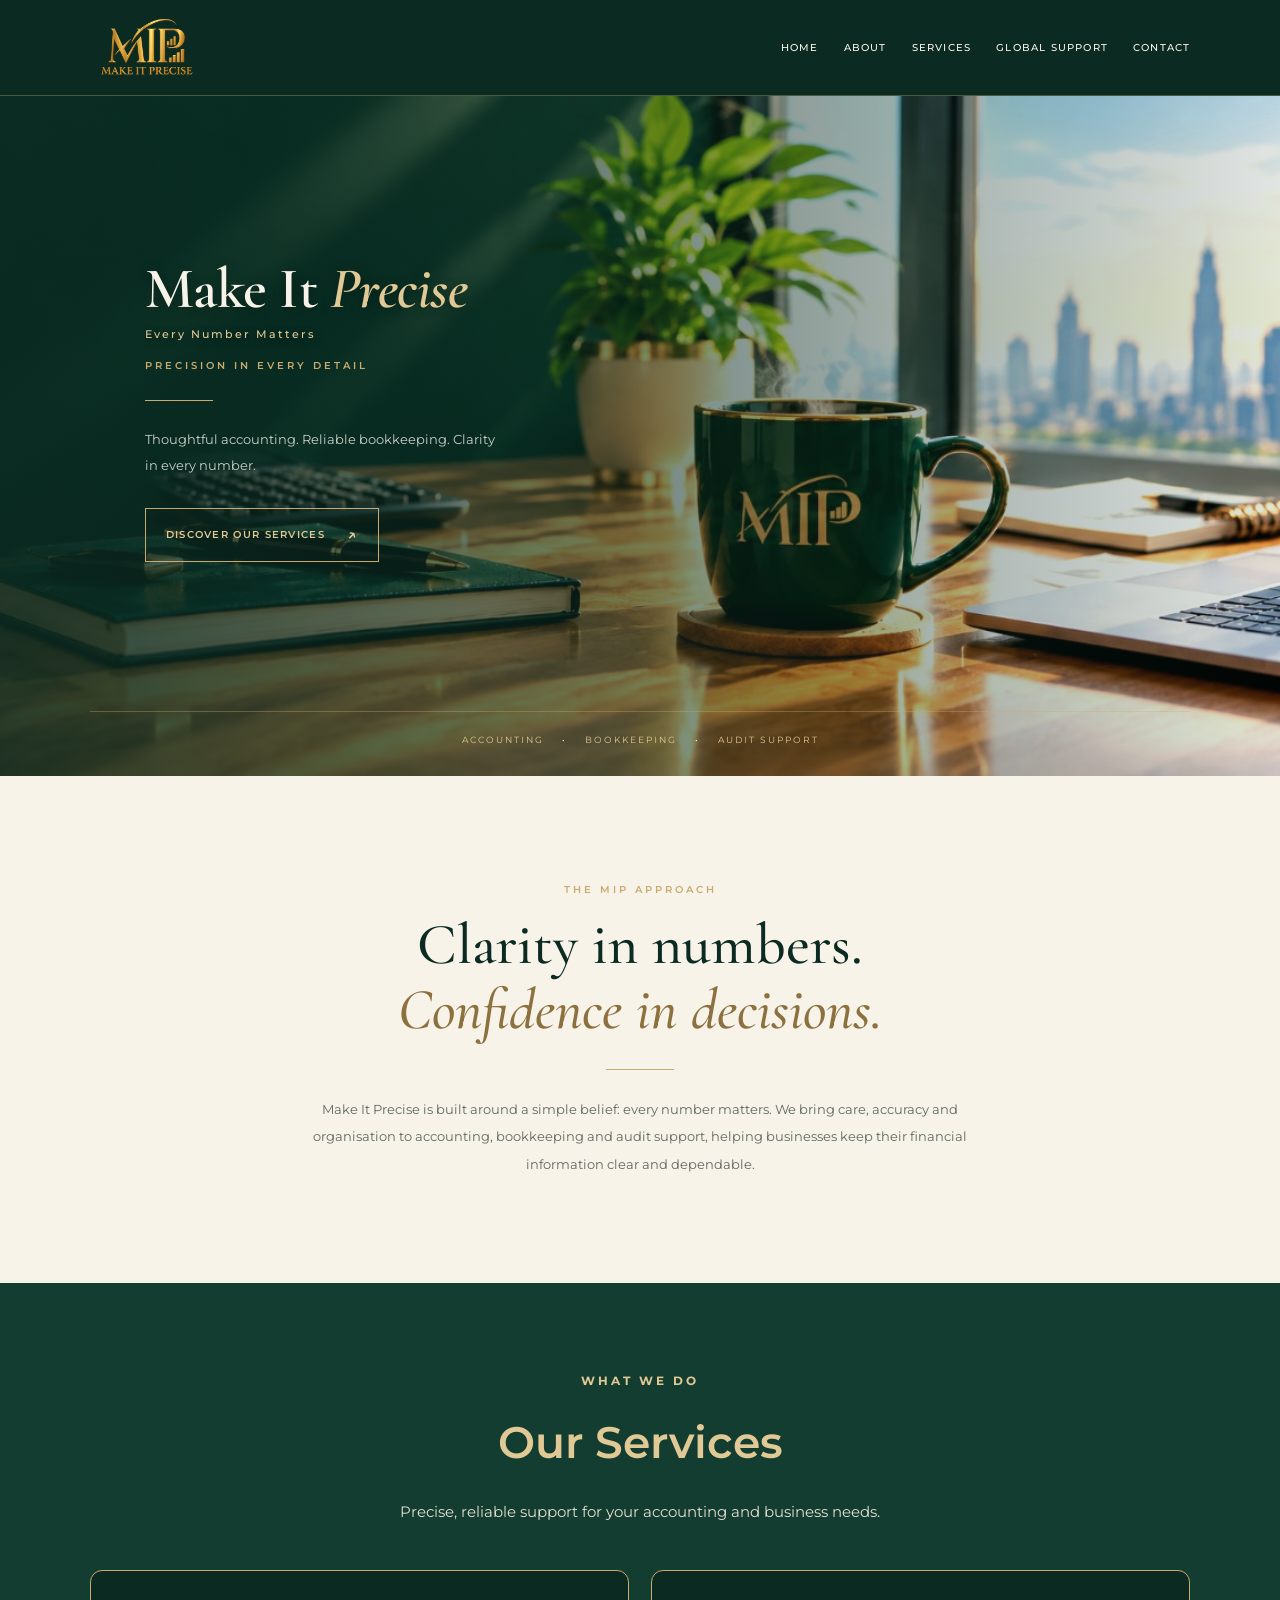
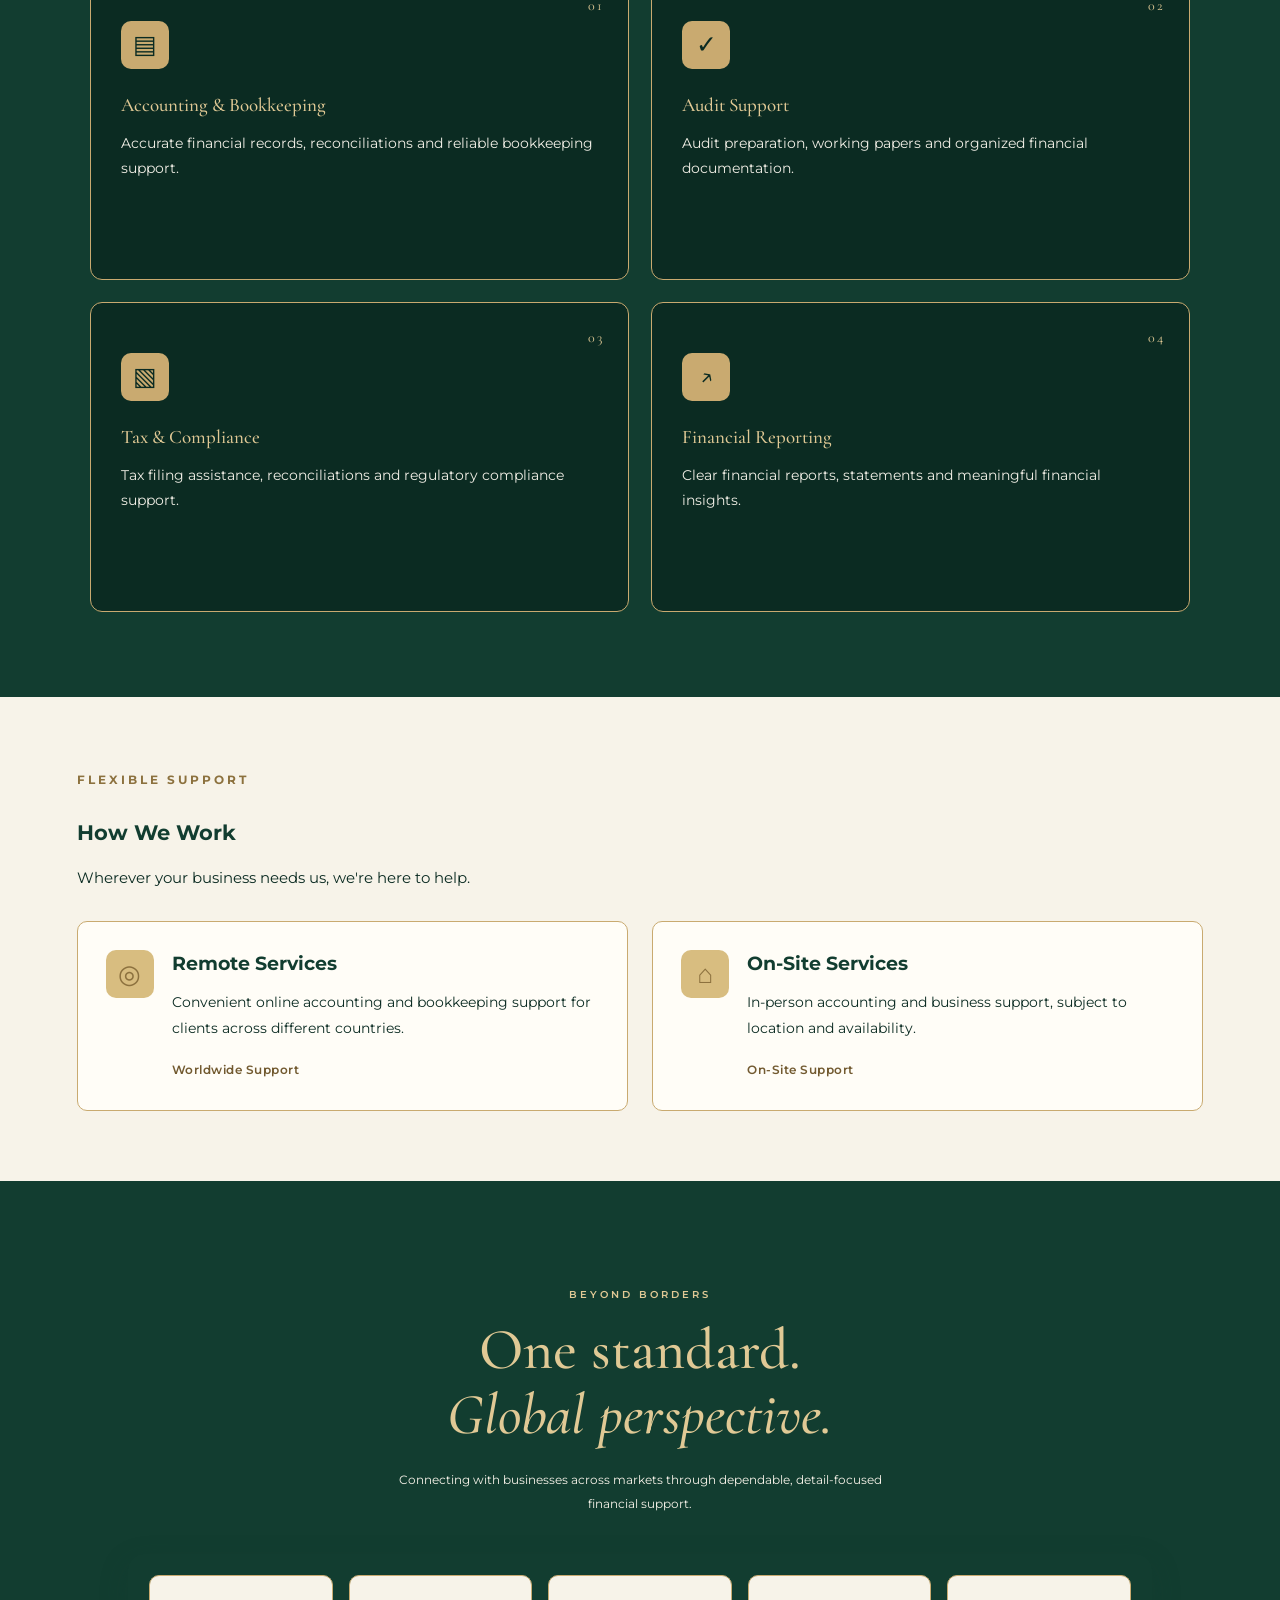
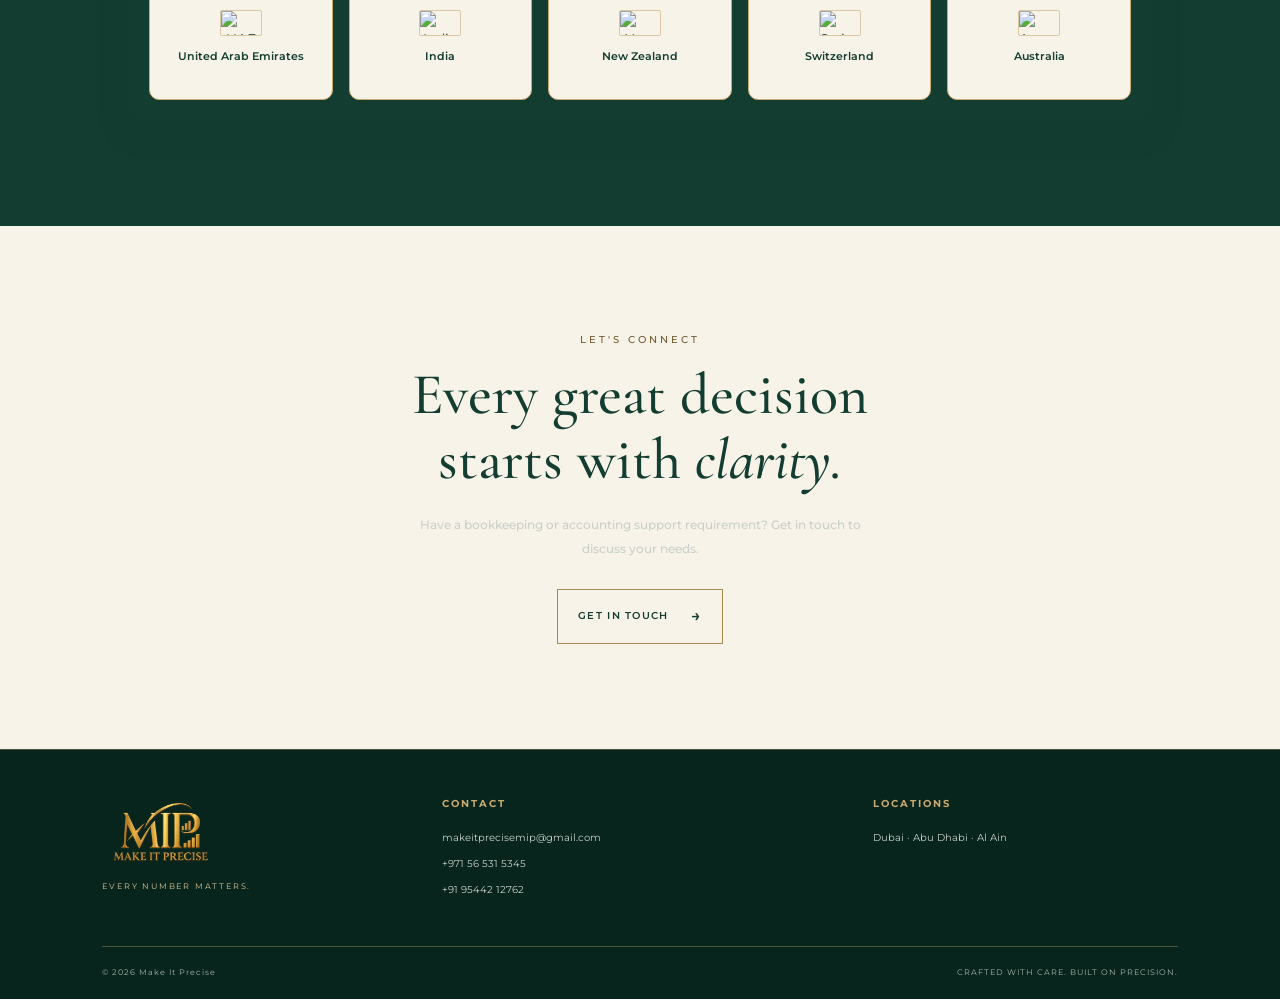
==== commit 778fe510: "Update title for accounting services" ====
--- a/index.html
+++ b/index.html
@@ -6,8 +6,7 @@
   <meta name="viewport" content="width=device-width, initial-scale=1.0">
   <meta name="theme-color" content="#123d30">
   <meta name="description" content="Make It Precise provides professional accounting, bookkeeping and audit support for businesses across the UAE and internationally.">
-  <title>Make It Precise | Every Number Matters</title>
-
+  <title>Make It Precise | Accounting, Bookkeeping &amp; Audit Services</title>
   <link rel="preconnect" href="https://fonts.googleapis.com">
   <link rel="preconnect" href="https://fonts.gstatic.com" crossorigin>
   <link href="https://fonts.googleapis.com/css2?family=Cormorant+Garamond:wght@400;500;600;700&family=Montserrat:wght@300;400;500;600&display=swap" rel="stylesheet">
--- a/style.css
+++ b/style.css
@@ -1700,18 +1700,18 @@
     text-align: left !important;
   }
 }
-/* Move Hero Text Slightly Down */
+/* MIP — Move Hero Text Slightly Up */
 
 @media (min-width: 769px) {
   .hero > .hero-copy {
-    transform: translateY(45px) !important;
+    transform: translateY(-15px) !important;
   }
 }
 /* MIP BRAND NAME + TAGLINE + PHOTO BRIGHTNESS */
 
 .hero > .hero-art.hero-photo img.hero-image {
   filter: brightness(1.08) contrast(1.02) !important;
-
+}
 /* Brand name */
 .hero > .hero-copy .hero-brand-title {
   display: block !important;
@@ -1754,3 +1754,55 @@
     letter-spacing: 1.5px !important;
   }
 }
+/* MIP — Get in Touch Button Fix */
+.contact-section a.gold-button {
+  display: inline-flex !important;
+  position: relative;
+  z-index: 5;
+  align-items: center;
+  justify-content: center;
+  cursor: pointer;
+  pointer-events: auto !important;
+}
+/* Make the Get in Touch button clickable */
+#contact a.gold-button {
+  display: inline-flex !important;
+  position: relative !important;
+  z-index: 999 !important;
+  pointer-events: auto !important;
+  cursor: pointer !important;
+}
+/* MIP — Refined Hero Brand Spacing */
+
+.hero > .hero-copy .hero-brand-title {
+  margin: 0 0 5px !important;
+  line-height: 1.05 !important;
+}
+
+.hero > .hero-copy .tagline {
+  margin: 0 0 12px !important;
+  line-height: 1.8 !important;
+}
+
+.hero > .hero-copy .eyebrow {
+  margin: 0 !important;
+  line-height: 1.8 !important;
+}
+
+.hero > .hero-copy .gold-line {
+  margin: 25px 0 !important;
+}
+
+@media (max-width: 768px) {
+  .hero > .hero-copy {
+    transform: none !important;
+  }
+
+  .hero > .hero-copy .hero-brand-title {
+    margin-bottom: 5px !important;
+  }
+
+  .hero > .hero-copy .tagline {
+    margin-bottom: 12px !important;
+  }
+}
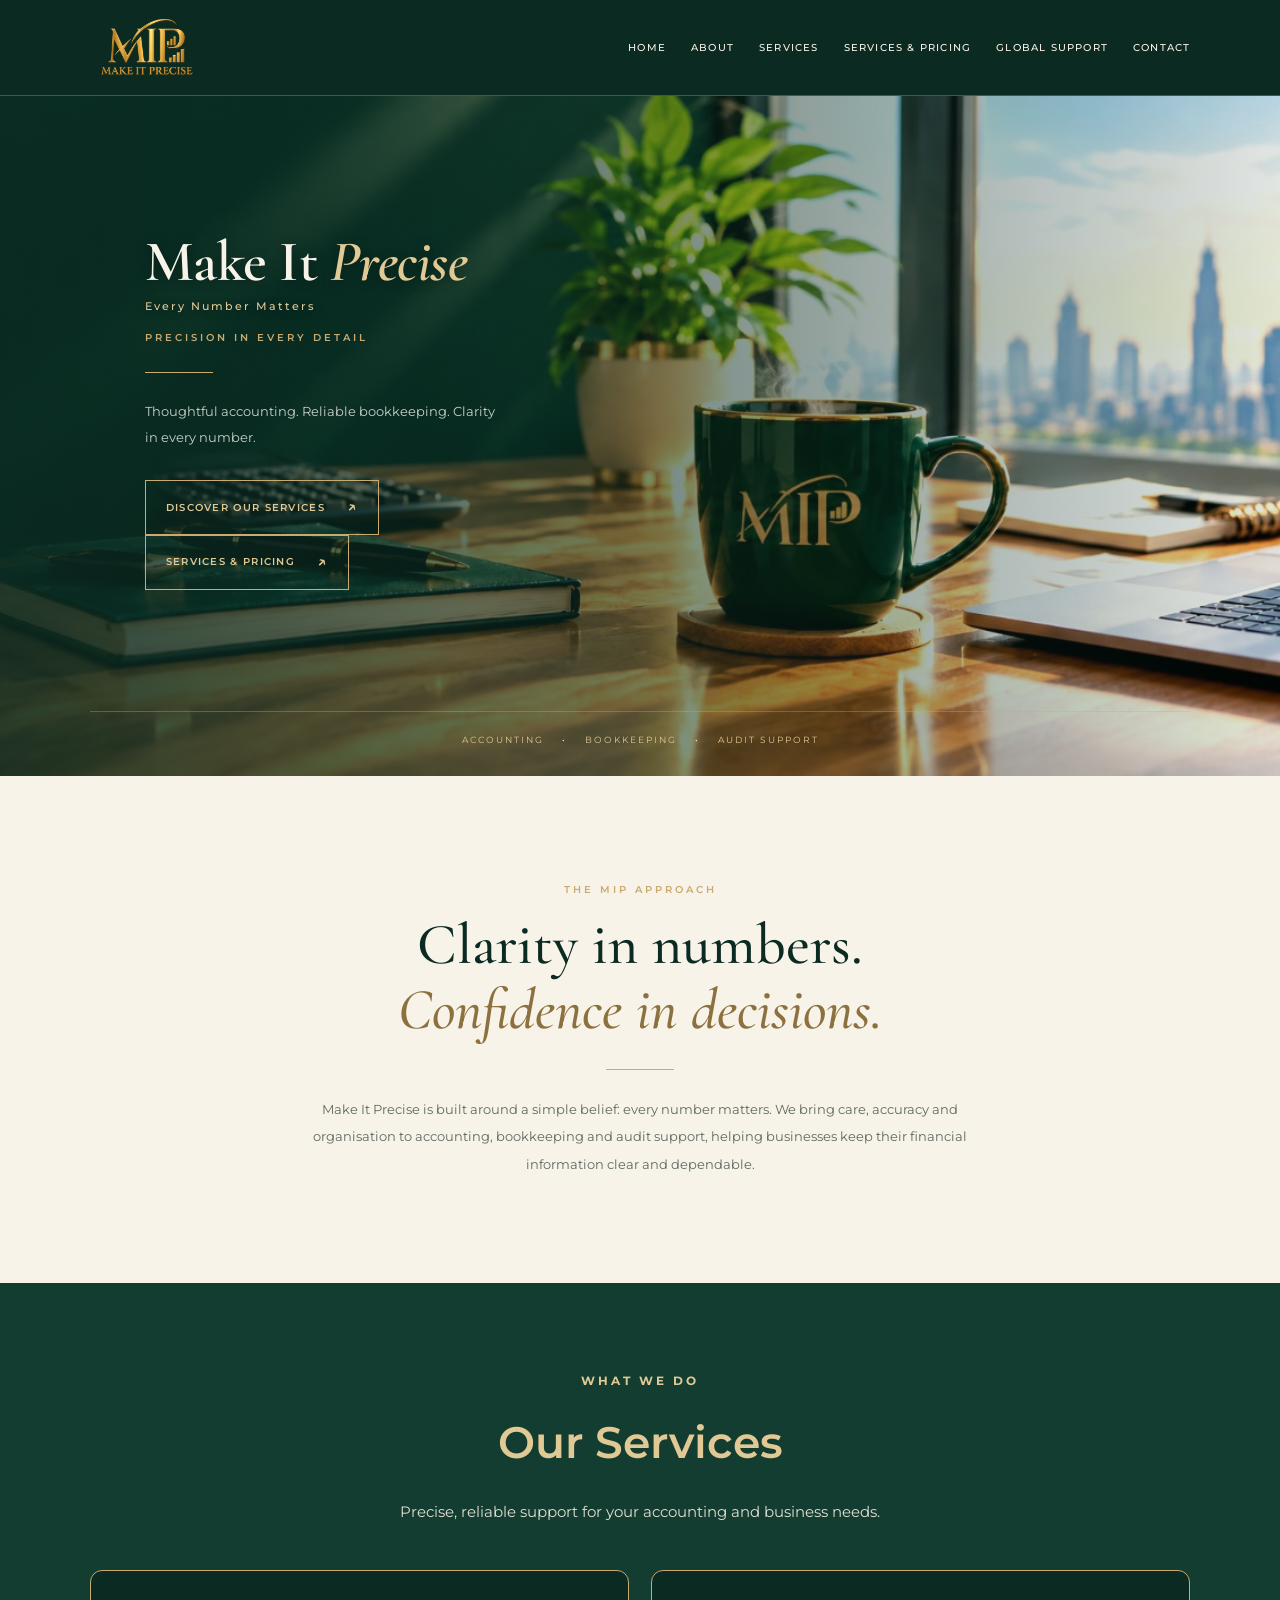
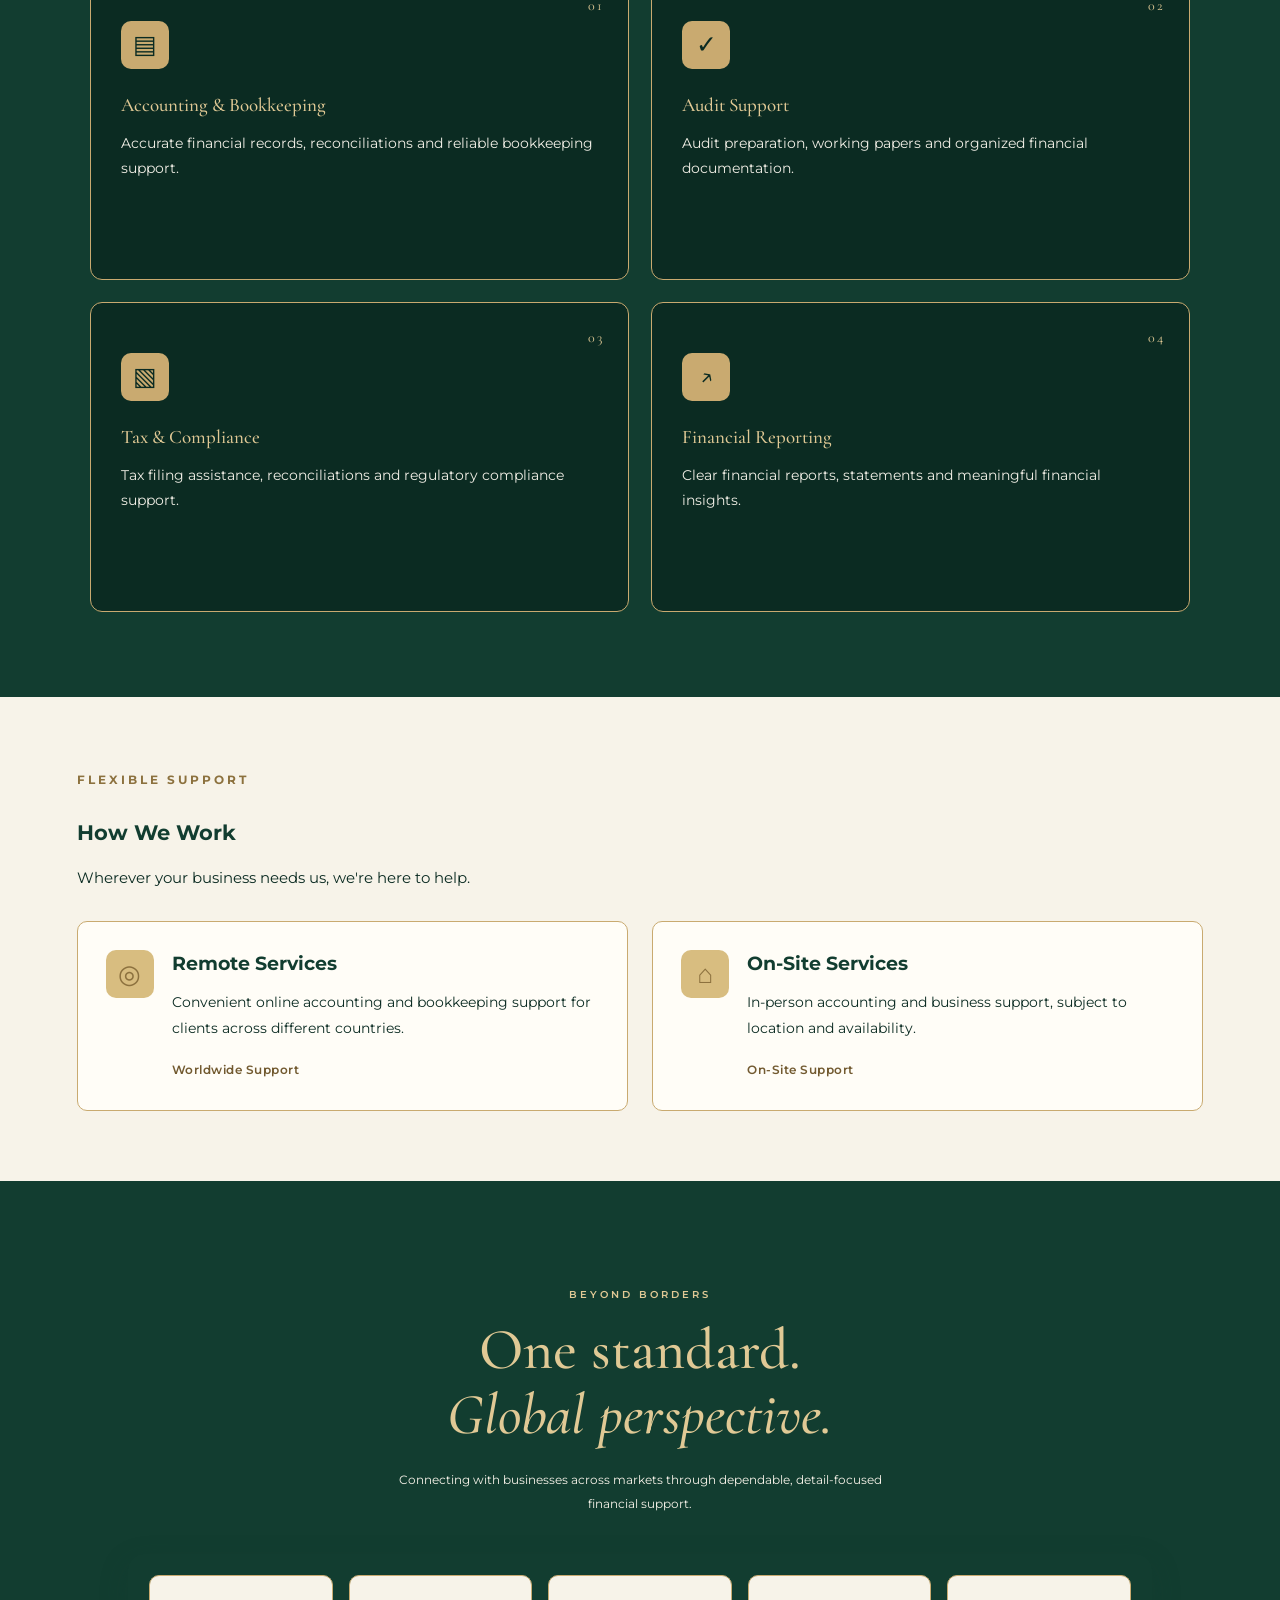
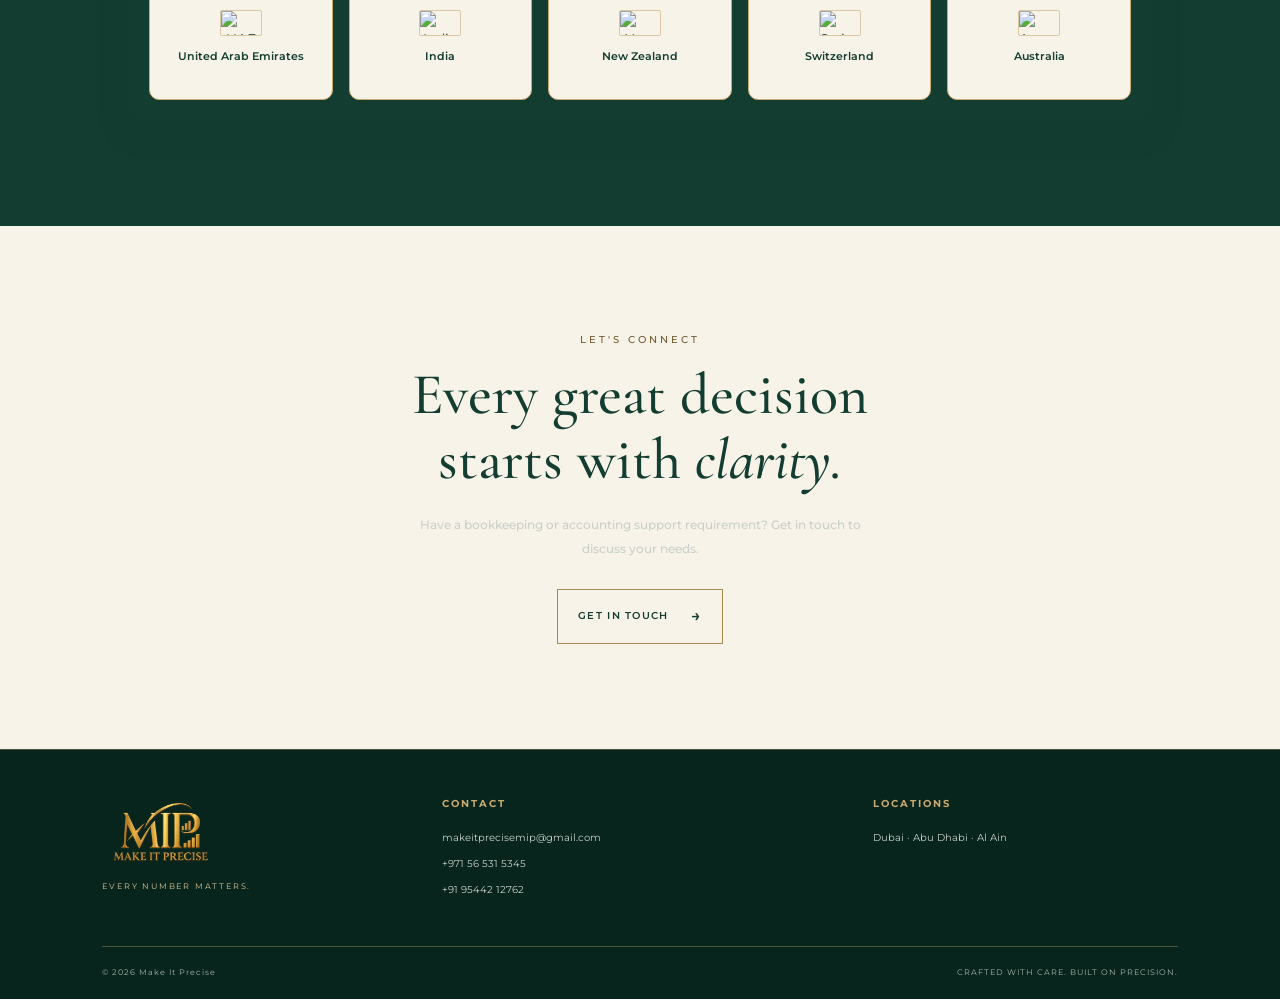
==== commit a342984b: "Update index.html" ====
--- a/index.html
+++ b/index.html
@@ -5,8 +5,8 @@
   <meta charset="UTF-8">
   <meta name="viewport" content="width=device-width, initial-scale=1.0">
   <meta name="theme-color" content="#123d30">
-  <meta name="description" content="Make It Precise provides professional accounting, bookkeeping and audit support for businesses across the UAE and internationally.">
   <title>Make It Precise | Accounting, Bookkeeping &amp; Audit Services</title>
+  <meta name="description" content="Make It Precise provides professional accounting, bookkeeping, audit support, financial reporting and tax compliance services across the UAE, Australia, New Zealand, Switzerland and India.">
   <link rel="preconnect" href="https://fonts.googleapis.com">
   <link rel="preconnect" href="https://fonts.gstatic.com" crossorigin>
   <link href="https://fonts.googleapis.com/css2?family=Cormorant+Garamond:wght@400;500;600;700&family=Montserrat:wght@300;400;500;600&display=swap" rel="stylesheet">
@@ -23,6 +23,7 @@
       <a href="#home">Home</a>
       <a href="#about">About</a>
       <a href="#services">Services</a>
+      <a href="services.html">Services &amp; Pricing</a>
       <a href="#global">Global Support</a>
       <a href="#contact">Contact</a>
     </nav>
@@ -30,31 +31,32 @@
 
   <main>
     <section class="hero" id="home">
-      
-
-<div class="hero-copy">
-  <h1 class="hero-brand-title">
-    Make It <span>Precise</span>
-  </h1>
-
-  <p class="tagline">Every Number Matters</p>
-
-  <p class="eyebrow">PRECISION IN EVERY DETAIL</p>
-
-  <div class="gold-line"></div>
-
-  <p class="hero-description">
-    Thoughtful accounting. Reliable bookkeeping.
-    Clarity in every number.
-  </p>
-
-  <a class="gold-button" href="#services">
-    DISCOVER OUR SERVICES <span>↗</span>
-  </a>
-</div>
-<div class="hero-art hero-photo">
-  <img src="mip-hero.jpg" alt="Make It Precise workspace with coffee mug" class="hero-image">
-</div>
+      <div class="hero-copy">
+        <h1 class="hero-brand-title">
+          Make It <span>Precise</span>
+        </h1>
+
+        <p class="tagline">Every Number Matters</p>
+        <p class="eyebrow">PRECISION IN EVERY DETAIL</p>
+        <div class="gold-line"></div>
+
+        <p class="hero-description">
+          Thoughtful accounting. Reliable bookkeeping.
+          Clarity in every number.
+        </p>
+
+        <a class="gold-button" href="#services">
+          DISCOVER OUR SERVICES <span>↗</span>
+        </a>
+
+        <a class="gold-button" href="services.html">
+          SERVICES &amp; PRICING <span>↗</span>
+        </a>
+      </div>
+
+      <div class="hero-art hero-photo">
+        <img src="mip-hero.jpg" alt="Make It Precise workspace with coffee mug" class="hero-image">
+      </div>
 
       <div class="hero-bottom">
         <span>ACCOUNTING</span>
@@ -78,169 +80,111 @@
       </p>
     </section>
 
-    
-<!-- OUR SERVICES SECTION -->
-<section class="services-section" id="services">
-  <div class="services-container">
-
-    <div class="services-heading">
-      <span class="section-label">WHAT WE DO</span>
-      <h2>Our Services</h2>
-      <p>
-        Precise, reliable support for your accounting
-        and business needs.
+    <section class="services-section" id="services">
+      <div class="services-container">
+        <div class="services-heading">
+          <span class="section-label">WHAT WE DO</span>
+          <h2>Our Services</h2>
+          <p>Precise, reliable support for your accounting and business needs.</p>
+        </div>
+
+        <div class="services-grid">
+          <div class="service-card">
+            <span class="service-number">01</span>
+            <div class="service-icon">▤</div>
+            <h3>Accounting &amp; Bookkeeping</h3>
+            <p>Accurate financial records, reconciliations and reliable bookkeeping support.</p>
+          </div>
+
+          <div class="service-card">
+            <span class="service-number">02</span>
+            <div class="service-icon">✓</div>
+            <h3>Audit Support</h3>
+            <p>Audit preparation, working papers and organized financial documentation.</p>
+          </div>
+
+          <div class="service-card">
+            <span class="service-number">03</span>
+            <div class="service-icon">▧</div>
+            <h3>Tax &amp; Compliance</h3>
+            <p>Tax filing assistance, reconciliations and regulatory compliance support.</p>
+          </div>
+
+          <div class="service-card">
+            <span class="service-number">04</span>
+            <div class="service-icon">↗</div>
+            <h3>Financial Reporting</h3>
+            <p>Clear financial reports, statements and meaningful financial insights.</p>
+          </div>
+        </div>
+      </div>
+    </section>
+
+    <section class="how-we-work section-pad" id="how-we-work">
+      <span class="section-label">FLEXIBLE SUPPORT</span>
+      <h2>How We Work</h2>
+      <p class="delivery-intro">Wherever your business needs us, we're here to help.</p>
+
+      <div class="delivery-grid">
+        <div class="delivery-card">
+          <div class="delivery-icon">◎</div>
+          <div>
+            <h3>Remote Services</h3>
+            <p>Convenient online accounting and bookkeeping support for clients across different countries.</p>
+            <span class="delivery-tag">Worldwide Support</span>
+          </div>
+        </div>
+
+        <div class="delivery-card">
+          <div class="delivery-icon">⌂</div>
+          <div>
+            <h3>On-Site Services</h3>
+            <p>In-person accounting and business support, subject to location and availability.</p>
+            <span class="delivery-tag">On-Site Support</span>
+          </div>
+        </div>
+      </div>
+    </section>
+
+    <section class="global section-pad" id="global">
+      <p class="eyebrow">BEYOND BORDERS</p>
+      <h2>One standard.<br><em>Global perspective.</em></h2>
+      <p class="global-description">
+        Connecting with businesses across markets through dependable, detail-focused financial support.
       </p>
-    </div>
-
-    <div class="services-grid">
-
-      <div class="service-card">
-        <span class="service-number">01</span>
-        <div class="service-icon">▤</div>
-        <h3>Accounting &amp; Bookkeeping</h3>
-        <p>
-          Accurate financial records, reconciliations
-          and reliable bookkeeping support.
-        </p>
-      </div>
-
-      <div class="service-card">
-        <span class="service-number">02</span>
-        <div class="service-icon">✓</div>
-        <h3>Audit Support</h3>
-        <p>
-          Audit preparation, working papers and
-          organized financial documentation.
-        </p>
-      </div>
-
-      <div class="service-card">
-        <span class="service-number">03</span>
-        <div class="service-icon">▧</div>
-        <h3>Tax &amp; Compliance</h3>
-        <p>
-          Tax filing assistance, reconciliations
-          and regulatory compliance support.
-        </p>
-      </div>
-
-      <div class="service-card">
-        <span class="service-number">04</span>
-        <div class="service-icon">↗</div>
-        <h3>Financial Reporting</h3>
-        <p>
-          Clear financial reports, statements and
-          meaningful financial insights.
-        </p>
-      </div>
-
-    </div>
-  </div>
-</section>
-
-<!-- HOW WE WORK — SEPARATE FULL-WIDTH SECTION -->
-<section class="how-we-work section-pad" id="how-we-work">
-
-  <span class="section-label">FLEXIBLE SUPPORT</span>
-  <h2>How We Work</h2>
-
-  <p class="delivery-intro">
-    Wherever your business needs us, we're here to help.
-  </p>
-
-  <div class="delivery-grid">
-
-    <div class="delivery-card">
-      <div class="delivery-icon">◎</div>
-      <div>
-        <h3>Remote Services</h3>
-        <p>
-          Convenient online accounting and bookkeeping
-          support for clients across different countries.
-        </p>
-        <span class="delivery-tag">Worldwide Support</span>
-      </div>
-    </div>
-
-    <div class="delivery-card">
-      <div class="delivery-icon">⌂</div>
-      <div>
-        <h3>On-Site Services</h3>
-        <p>
-          In-person accounting and business support,
-          subject to location and availability.
-        </p>
-        <span class="delivery-tag">On-Site Support</span>
-      </div>
-    </div>
-
-  </div>
-</section>
-
-<!-- GLOBAL SUPPORT — FULL FOREST GREEN -->
-<section class="global section-pad" id="global">
-
-  <p class="eyebrow">BEYOND BORDERS</p>
-
-  <h2>One standard.<br>
-    <em>Global perspective.</em>
-  </h2>
-
-  <p class="global-description">
-    Connecting with businesses across markets through
-    dependable, detail-focused financial support.
-  </p>
-
-  <div class="country-list">
-
-    <div class="country-item">
-      <img class="country-flag-img"
-        src="https://flagcdn.com/w80/ae.png"
-        alt="UAE flag">
-      <span>United Arab Emirates</span>
-    </div>
-
-    <div class="country-item">
-      <img class="country-flag-img"
-        src="https://flagcdn.com/w80/in.png"
-        alt="India flag">
-      <span>India</span>
-    </div>
-
-    <div class="country-item">
-      <img class="country-flag-img"
-        src="https://flagcdn.com/w80/nz.png"
-        alt="New Zealand flag">
-      <span>New Zealand</span>
-    </div>
-
-    <div class="country-item">
-      <img class="country-flag-img"
-        src="https://flagcdn.com/w80/ch.png"
-        alt="Switzerland flag">
-      <span>Switzerland</span>
-    </div>
-
-    <div class="country-item">
-      <img class="country-flag-img"
-        src="https://flagcdn.com/w80/au.png"
-        alt="Australia flag">
-      <span>Australia</span>
-    </div>
-
-  </div>
-</section>
+
+      <div class="country-list">
+        <div class="country-item">
+          <img class="country-flag-img" src="https://flagcdn.com/w80/ae.png" alt="UAE flag">
+          <span>United Arab Emirates</span>
+        </div>
+        <div class="country-item">
+          <img class="country-flag-img" src="https://flagcdn.com/w80/in.png" alt="India flag">
+          <span>India</span>
+        </div>
+        <div class="country-item">
+          <img class="country-flag-img" src="https://flagcdn.com/w80/nz.png" alt="New Zealand flag">
+          <span>New Zealand</span>
+        </div>
+        <div class="country-item">
+          <img class="country-flag-img" src="https://flagcdn.com/w80/ch.png" alt="Switzerland flag">
+          <span>Switzerland</span>
+        </div>
+        <div class="country-item">
+          <img class="country-flag-img" src="https://flagcdn.com/w80/au.png" alt="Australia flag">
+          <span>Australia</span>
+        </div>
+      </div>
+    </section>
 
     <section class="contact-section section-pad" id="contact">
       <p class="eyebrow">LET'S CONNECT</p>
       <h2>Every great decision<br>starts with <em>clarity.</em></h2>
       <p>Have a bookkeeping or accounting support requirement? Get in touch to discuss your needs.</p>
-      
-<a href="mailto:makeitprecisemip@gmail.com?subject=Enquiry%20-%20Make%20It%20Precise"
-   class="gold-button">
-  GET IN TOUCH <span>→</span>
-</a>
-
+
+      <a href="mailto:makeitprecisemip@gmail.com?subject=Enquiry%20-%20Make%20It%20Precise" class="gold-button">
+        GET IN TOUCH <span>→</span>
+      </a>
     </section>
   </main>
 
@@ -252,9 +196,7 @@
 
     <div class="footer-column">
       <h4>CONTACT</h4>
-      <a href="mailto:makeitprecisemip@gmail.com">
-  makeitprecisemip@gmail.com
-      </a>
+      <a href="mailto:makeitprecisemip@gmail.com">makeitprecisemip@gmail.com</a>
       <a href="tel:+971565315345">+971 56 531 5345</a>
       <a href="tel:+919544212762">+91 95442 12762</a>
     </div>
@@ -269,7 +211,5 @@
       <span>CRAFTED WITH CARE. BUILT ON PRECISION.</span>
     </div>
   </footer>
-  
-
 </body>
 </html>
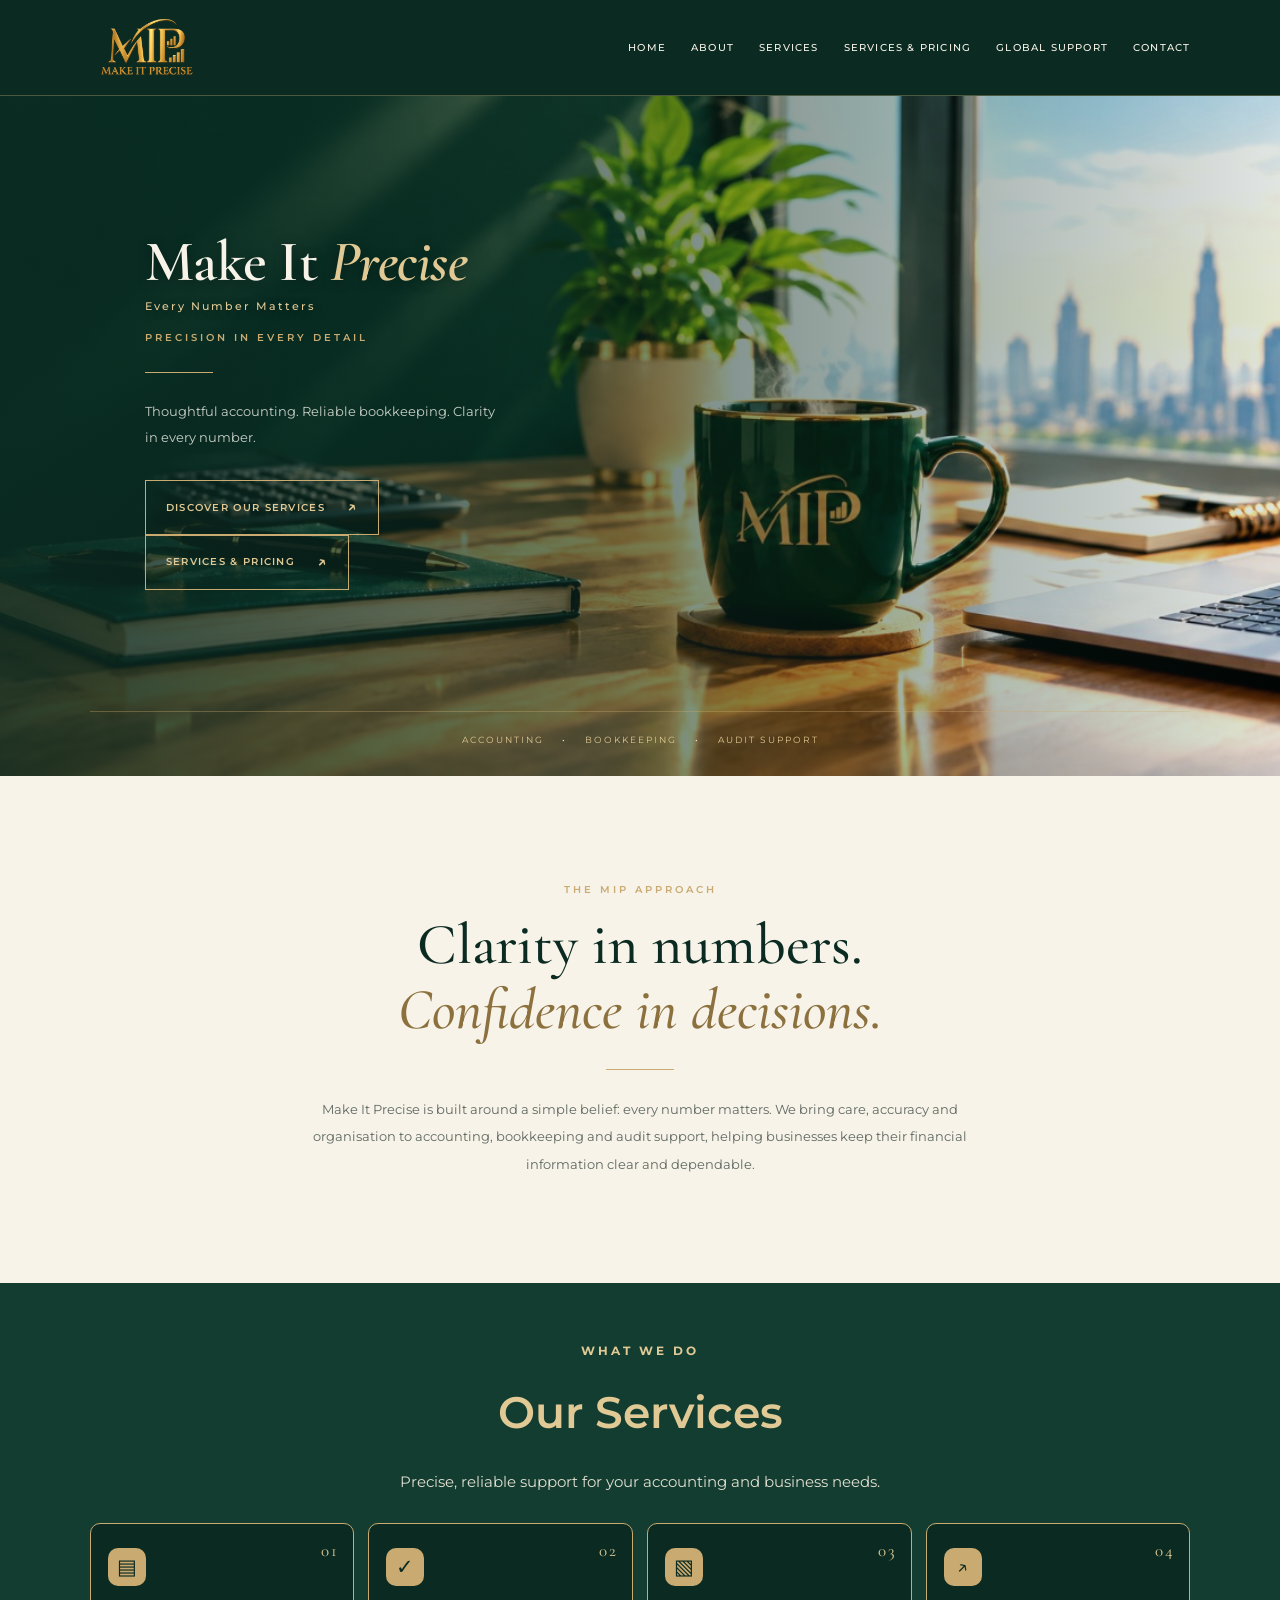
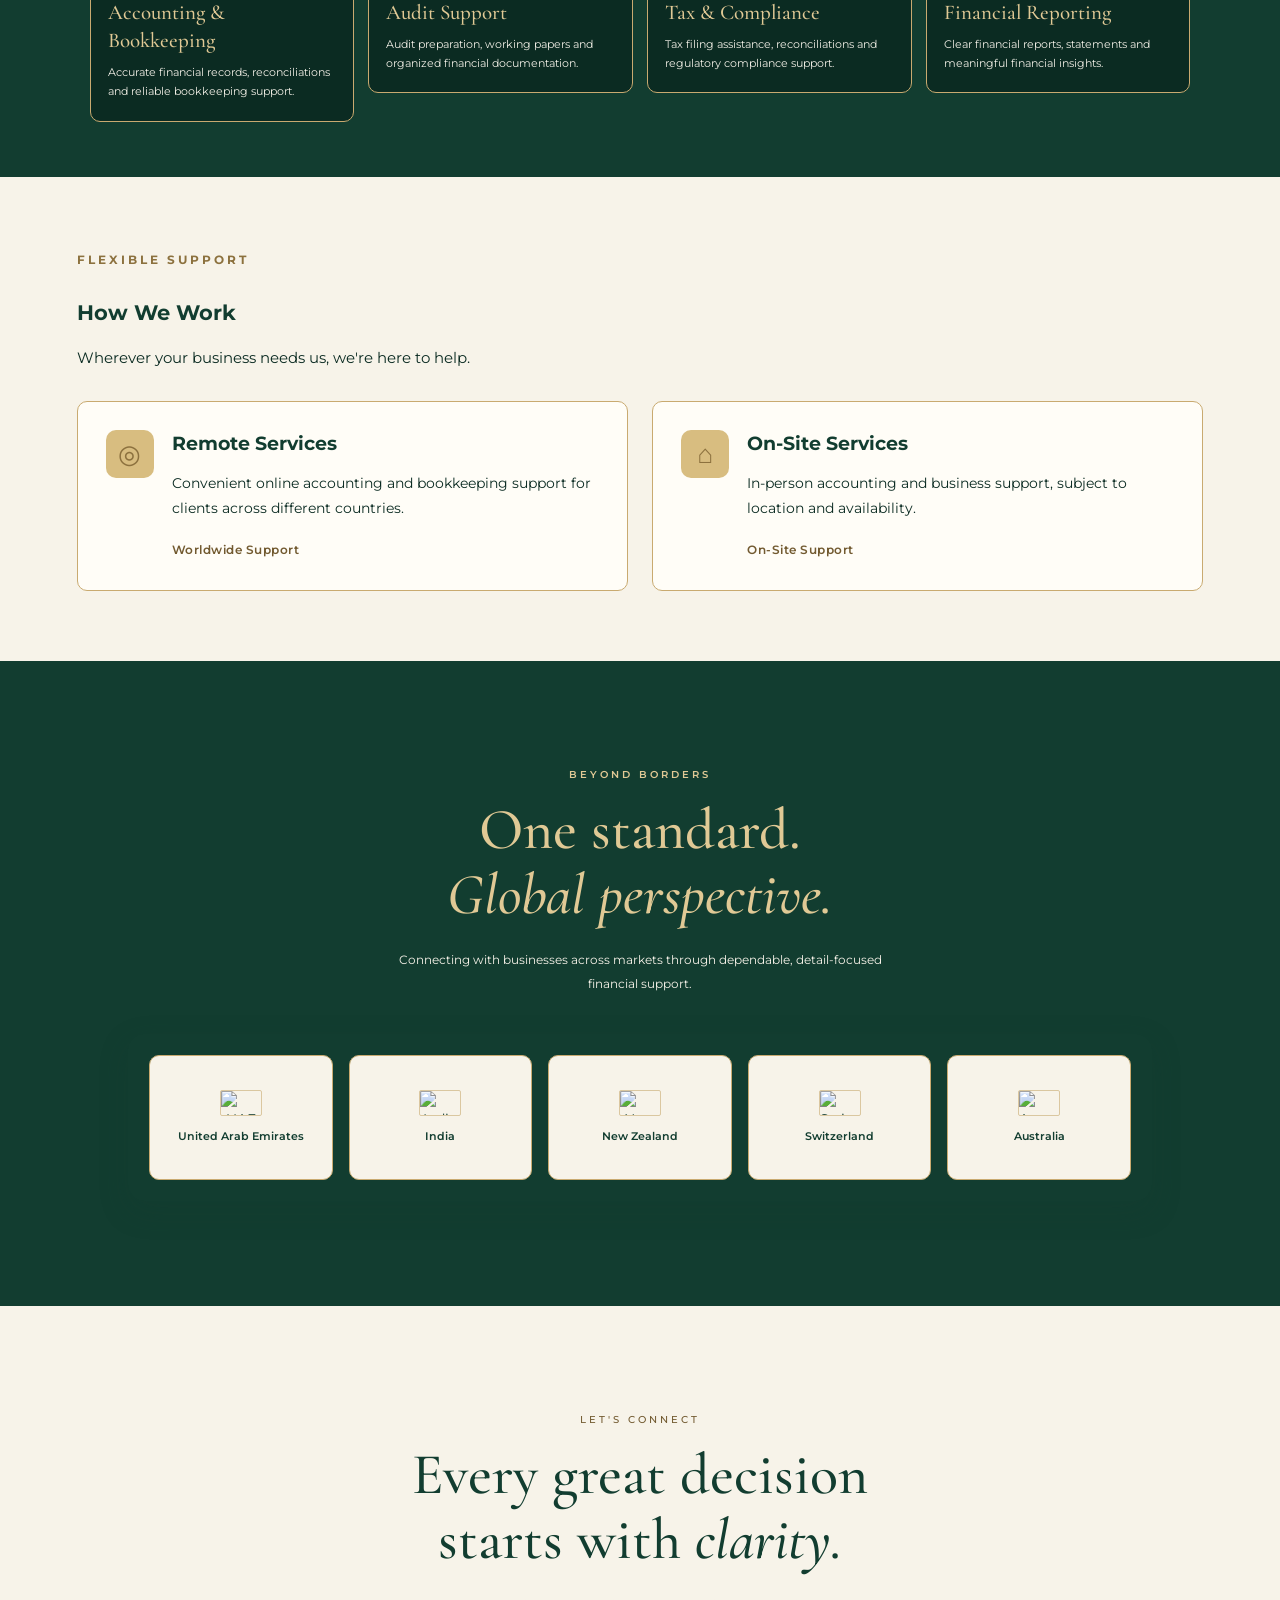
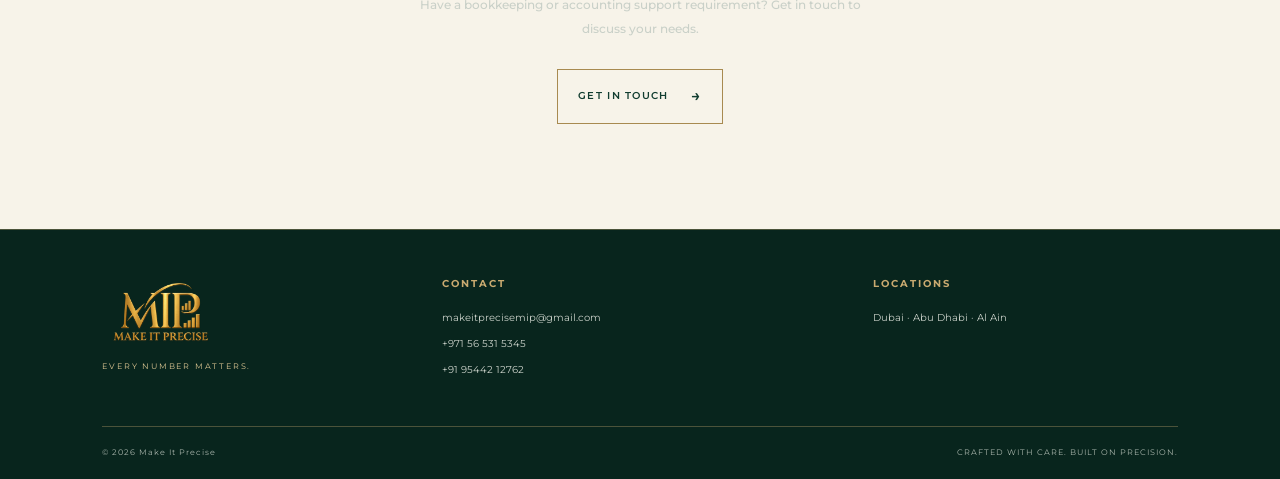
==== commit 20f73b77: "Modify title and description in index.html Updated the title and description meta tags for better SE" ====
--- a/index.html
+++ b/index.html
@@ -1,17 +1,59 @@
 
 <!DOCTYPE html>
 <html lang="en">
+
 <head>
   <meta charset="UTF-8">
   <meta name="viewport" content="width=device-width, initial-scale=1.0">
   <meta name="theme-color" content="#123d30">
-  <title>Make It Precise | Accounting, Bookkeeping &amp; Audit Services</title>
-  <meta name="description" content="Make It Precise provides professional accounting, bookkeeping, audit support, financial reporting and tax compliance services across the UAE, Australia, New Zealand, Switzerland and India.">
+
+  <title>Make It Precise | Accounting &amp; Bookkeeping Services</title>
+
+  <meta name="description" content="Make It Precise offers accounting, bookkeeping, audit support, financial reporting and tax compliance services across the UAE, Australia, New Zealand, Switzerland and India.">
+
+  <meta name="robots" content="index, follow">
+
+  <link rel="canonical" href="https://krishnendukk036-wq.github.io/make-it-precise/">
+
+  <!-- Social Sharing -->
+  <meta property="og:type" content="website">
+  <meta property="og:title" content="Make It Precise | Every Number Matters">
+  <meta property="og:description" content="Reliable accounting, bookkeeping, audit support and financial services across global markets.">
+  <meta property="og:url" content="https://krishnendukk036-wq.github.io/make-it-precise/">
+  <meta property="og:image" content="https://krishnendukk036-wq.github.io/make-it-precise/mip-new-logo.png">
+
+  <meta name="twitter:card" content="summary">
+  <meta name="twitter:title" content="Make It Precise">
+  <meta name="twitter:description" content="Every Number Matters. Professional accounting and bookkeeping support.">
+
+  <!-- Business Information -->
+  <script type="application/ld+json">
+  {
+    "@context": "https://schema.org",
+    "@type": "Organization",
+    "name": "Make It Precise",
+    "url": "https://krishnendukk036-wq.github.io/make-it-precise/",
+    "logo": "https://krishnendukk036-wq.github.io/make-it-precise/mip-new-logo.png",
+    "email": "makeitprecisemip@gmail.com",
+    "description": "Accounting, bookkeeping, audit support, tax compliance and financial reporting services.",
+    "areaServed": [
+      "United Arab Emirates",
+      "Australia",
+      "New Zealand",
+      "Switzerland",
+      "India"
+    ]
+  }
+  </script>
+
   <link rel="preconnect" href="https://fonts.googleapis.com">
   <link rel="preconnect" href="https://fonts.gstatic.com" crossorigin>
+
   <link href="https://fonts.googleapis.com/css2?family=Cormorant+Garamond:wght@400;500;600;700&family=Montserrat:wght@300;400;500;600&display=swap" rel="stylesheet">
+
   <link rel="stylesheet" href="style.css">
 </head>
+
 
 <body>
   <header class="site-header">
--- a/style.css
+++ b/style.css
@@ -1806,3 +1806,89 @@
     margin-bottom: 12px !important;
   }
 }
+/* MIP — Compact, Content-Fit Service Cards */
+
+.services-section {
+  padding: 55px 7% !important;
+}
+
+.services-section .services-heading {
+  margin-bottom: 28px !important;
+}
+
+.services-section .services-grid {
+  display: grid !important;
+  grid-template-columns: repeat(4, minmax(0, 1fr)) !important;
+  align-items: start !important;
+  gap: 14px !important;
+}
+
+.services-section .service-card {
+  min-height: 0 !important;
+  height: auto !important;
+  padding: 20px 17px !important;
+  border-radius: 10px !important;
+}
+
+.services-section .service-number {
+  top: 12px !important;
+  right: 14px !important;
+  font-size: 17px !important;
+}
+
+.services-section .service-icon {
+  width: 38px !important;
+  height: 38px !important;
+  margin: 4px 0 13px !important;
+  font-size: 21px !important;
+}
+
+.services-section .service-card h3 {
+  font-size: 21px !important;
+  line-height: 1.35 !important;
+  margin: 0 0 8px !important;
+}
+
+.services-section .service-card p {
+  margin: 0 !important;
+  font-size: 11px !important;
+  line-height: 1.7 !important;
+}
+
+/* Tablet: two columns */
+@media (max-width: 900px) {
+  .services-section .services-grid {
+    grid-template-columns: repeat(2, minmax(0, 1fr)) !important;
+    gap: 14px !important;
+  }
+}
+
+/* Mobile: two compact columns */
+@media (max-width: 600px) {
+  .services-section {
+    padding: 45px 5% !important;
+  }
+
+  .services-section .services-grid {
+    grid-template-columns: repeat(2, minmax(0, 1fr)) !important;
+    gap: 10px !important;
+  }
+
+  .services-section .service-card {
+    padding: 17px 13px !important;
+  }
+
+  .services-section .service-card h3 {
+    font-size: 18px !important;
+  }
+
+  .services-section .service-card p {
+    font-size: 10px !important;
+  }
+
+  .services-section .service-number {
+    top: 9px !important;
+    right: 10px !important;
+    font-size: 14px !important;
+  }
+}
